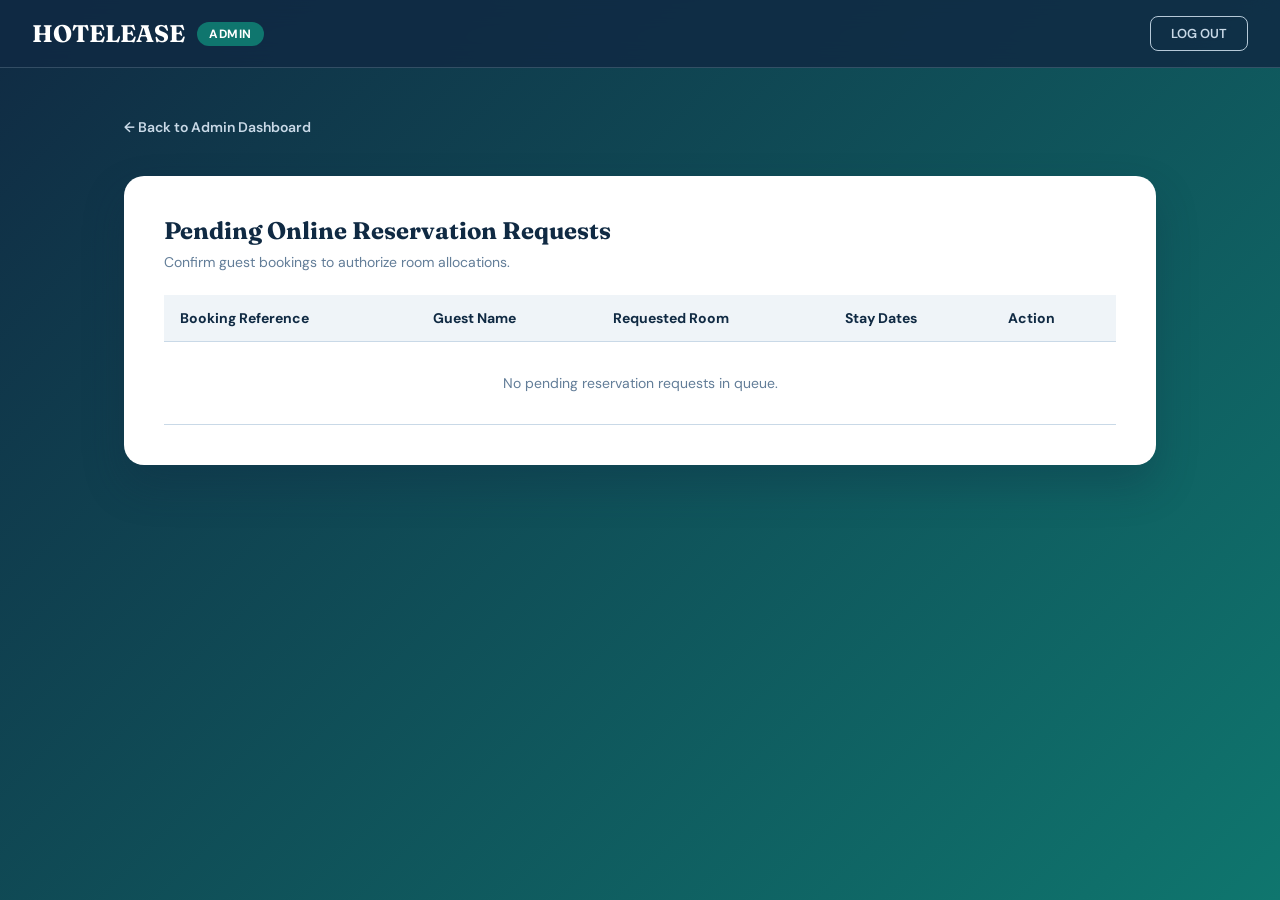
==== onlinebooking.html @ d13ebc33 "Upload HotelEase project" ====
<!DOCTYPE html>
<html lang="en">
<head>
  <meta charset="UTF-8">
  <meta name="viewport" content="width=device-width, initial-scale=1.0">
  <title>Online Reservation Requests - HotelEase Admin</title>
  <link rel="stylesheet" href="onlinebooking.css">
</head>
<body>

  <!-- Admin Header -->
  <header class="admin-header">
    <div class="brand-header">
      <a href="dashboard.html" class="brand-name">HOTELEASE</a>
      <span class="admin-badge">ADMIN</span>
    </div>
    <a href="login.html" class="logout-btn">LOG OUT</a>
  </header>

  <!-- Table Container -->
  <main class="dashboard-container">
    <a href="dashboard.html" class="back-link">&larr; Back to Admin Dashboard</a>

    <div class="subpage-card">
      <h2 class="heading-font" style="color: var(--dark-azure-deep); margin-bottom: 0.5rem;">Pending Online Reservation Requests</h2>
      <p style="color: var(--grey-blue); font-size: 14px;">Confirm guest bookings to authorize room allocations.</p>

      <table class="request-table">
        <thead>
          <tr>
            <th>Booking Reference</th>
            <th>Guest Name</th>
            <th>Requested Room</th>
            <th>Stay Dates</th>
            <th>Action</th>
          </tr>
        </thead>
        <tbody id="requests-body">
          <!-- Dynamically populated -->
        </tbody>
      </table>
    </div>
  </main>

  <!-- Online Booking Script -->
  <script>
    function getRequests() {
      const data = localStorage.getItem('hotelease_requests');
      return data ? JSON.parse(data) : [];
    }

    function saveRequests(requests) {
      localStorage.setItem('hotelease_requests', JSON.stringify(requests));
    }

    function renderRequestsTable() {
      const tableBody = document.getElementById('requests-body');
      const requests = getRequests();

      if (requests.length === 0) {
        tableBody.innerHTML = `<tr><td colspan="5" style="text-align:center; padding: 2rem; color: var(--grey-blue);">No pending reservation requests in queue.</td></tr>`;
        return;
      }

      tableBody.innerHTML = requests.map((item, index) => `
        <tr>
          <td><strong>${item.id}</strong></td>
          <td>${item.guest}</td>
          <td>${item.room}</td>
          <td>${item.dates}</td>
          <td>
            <button class="sm-btn btn-confirm" onclick="confirmRequest(${index})">Confirm</button>
            <button class="sm-btn btn-reject" onclick="declineRequest(${index})">Decline</button>
          </td>
        </tr>
      `).join('');
    }

    function confirmRequest(index) {
      const requests = getRequests();
      const approved = requests.splice(index, 1)[0];
      saveRequests(requests);
      renderRequestsTable();
      alert(`Booking ${approved.id} for ${approved.guest} has been confirmed!`);
    }

    function declineRequest(index) {
      const requests = getRequests();
      const declined = requests.splice(index, 1)[0];
      saveRequests(requests);
      renderRequestsTable();
      alert(`Booking ${declined.id} has been declined.`);
    }

    document.addEventListener('DOMContentLoaded', renderRequestsTable);
  </script>
</body>
</html>
---- onlinebooking.css ----
@import url('https://fonts.googleapis.com/css2?family=DM+Sans:ital,opsz,wght@0,9..40,100..1000;1,9..40,100..1000&family=Fraunces:ital,opsz,wght@0,9..144,100..900;1,9..144,100..900&display=swap');

:root {
  --dark-cyan: #0f766e;
  --dark-azure: #183b56;
  --dark-azure-deep: #102a43;
  --turquoise: #368981;
  --grey-blue: #627d98;
  --pastel-gray-azure: #b6c9d8;
  --light-azure: #c9d9e7;
  --white: #ffffff;
}

* {
  box-sizing: border-box;
  margin: 0;
  padding: 0;
  font-family: 'DM Sans', sans-serif;
}

body {
  min-height: 100vh;
  background: linear-gradient(135deg, var(--dark-azure-deep), var(--dark-cyan));
  color: var(--dark-azure-deep);
}

h1, h2, h3, .heading-font {
  font-family: 'Fraunces', serif;
}

/* Header Navbar */
.admin-header {
  background: rgba(16, 42, 67, 0.85);
  backdrop-filter: blur(12px);
  border-bottom: 1px solid rgba(201, 217, 231, 0.2);
  padding: 1rem 2rem;
  display: flex;
  justify-content: space-between;
  align-items: center;
  color: var(--white);
  position: sticky;
  top: 0;
  z-index: 100;
}

.brand-header {
  display: flex;
  align-items: center;
  gap: 12px;
}

.brand-name {
  font-family: 'Fraunces', serif;
  font-size: 24px;
  font-weight: 700;
  color: var(--white);
  text-decoration: none;
}

.admin-badge {
  background: var(--dark-cyan);
  color: var(--white);
  padding: 0.25rem 0.75rem;
  border-radius: 9999px;
  font-size: 0.75rem;
  font-weight: 700;
  letter-spacing: 0.05em;
  text-transform: uppercase;
}

.logout-btn {
  background: transparent;
  border: 1.5px solid var(--pastel-gray-azure);
  color: var(--light-azure);
  padding: 0.5rem 1.25rem;
  border-radius: 8px;
  font-size: 13px;
  font-weight: 600;
  cursor: pointer;
  text-decoration: none;
  transition: all 0.2s ease;
}

.logout-btn:hover {
  background: rgba(255, 255, 255, 0.1);
  color: var(--white);
}

/* Subpage Layout & Table Styling */
.dashboard-container {
  max-width: 1080px;
  margin: 3rem auto;
  padding: 0 1.5rem;
}

.subpage-card {
  background: var(--white);
  border-radius: 20px;
  padding: 40px;
  box-shadow: 0 20px 40px rgba(16, 42, 67, 0.3);
  margin-top: 1rem;
}

.back-link {
  color: var(--light-azure);
  text-decoration: none;
  font-weight: 600;
  font-size: 14px;
  display: inline-flex;
  align-items: center;
  gap: 0.5rem;
  margin-bottom: 1.5rem;
  transition: color 0.2s;
}

.back-link:hover {
  color: var(--white);
  text-decoration: underline;
}

.request-table {
  width: 100%;
  border-collapse: collapse;
  margin-top: 1.5rem;
}

.request-table th, .request-table td {
  padding: 14px 16px;
  text-align: left;
  font-size: 14px;
  border-bottom: 1px solid var(--light-azure);
}

.request-table th {
  background: rgba(201, 217, 231, 0.3);
  color: var(--dark-azure-deep);
  font-weight: 700;
}

.request-table td {
  color: var(--dark-azure);
}

.sm-btn {
  padding: 6px 12px;
  border-radius: 6px;
  font-size: 12px;
  font-weight: 600;
  border: none;
  cursor: pointer;
  transition: opacity 0.2s;
}

.sm-btn:hover {
  opacity: 0.9;
}

.btn-confirm {
  background: var(--dark-cyan);
  color: var(--white);
}

.btn-reject {
  background: #e11d48;
  color: var(--white);
}
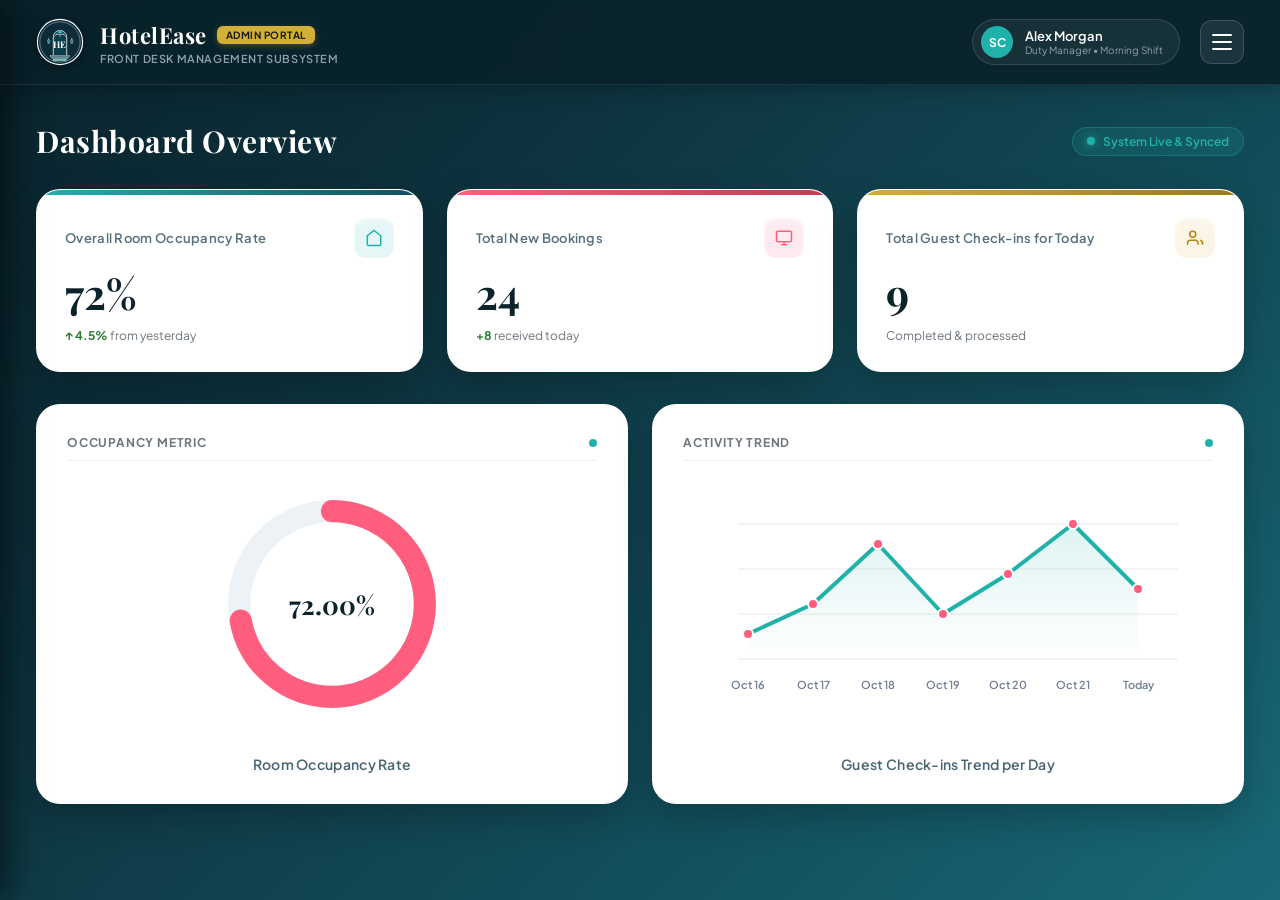
==== commit ad09030d: "Update dashboard, walk in booking info" ====
--- a/onlinebooking.html
+++ b/onlinebooking.html
@@ -1,98 +1,352 @@
 <!DOCTYPE html>
 <html lang="en">
 <head>
-  <meta charset="UTF-8">
-  <meta name="viewport" content="width=device-width, initial-scale=1.0">
-  <title>Online Reservation Requests - HotelEase Admin</title>
-  <link rel="stylesheet" href="onlinebooking.css">
+    <meta charset="UTF-8">
+    <meta name="viewport" content="width=device-width, initial-scale=1.0">
+    <title>HotelEase - Front Desk Management Subsystem</title>
+    <!-- Google Fonts -->
+    <link href="https://fonts.googleapis.com/css2?family=Playfair+Display:wght@600;700&family=Plus+Jakarta+Sans:wght@400;500;600;700&display=swap" rel="stylesheet">
+    <link rel="stylesheet" href="onlinebooking.css">
 </head>
 <body>
 
-  <!-- Admin Header -->
-  <header class="admin-header">
-    <div class="brand-header">
-      <a href="dashboard.html" class="brand-name">HOTELEASE</a>
-      <span class="admin-badge">ADMIN</span>
+    <!-- TOP NAVBAR -->
+    <header class="navbar">
+        <div class="nav-left">
+            <!-- Round Teal HE Logo Emblem -->
+            <div class="logo-container">
+                <svg viewBox="0 0 500 500" class="he-logo" xmlns="http://www.w3.org/2000/svg">
+                    <circle cx="250" cy="250" r="235" fill="#0d2b38" stroke="#ffffff" stroke-width="12"/>
+                    <circle cx="250" cy="250" r="210" fill="none" stroke="#ffffff" stroke-width="4"/>
+                    <path d="M180 390 V200 A70 70 0 0 1 320 200 V390" fill="#0b3d4c" stroke="#ffffff" stroke-width="8"/>
+                    <path d="M225 155 A25 25 0 0 1 275 155 Z" fill="#20b2aa"/>
+                    <path d="M195 190 L220 160 M305 190 L280 160 M250 150 V195 M210 172 H290" stroke="#ffffff" stroke-width="5" stroke-linecap="round"/>
+                    <g transform="translate(-10, 40)">
+                        <path d="M130 190 h25 l-5 35 h-15 z" fill="#0b3d4c" stroke="#ffffff" stroke-width="4"/>
+                        <circle cx="142.5" cy="180" r="6" fill="#ffffff"/>
+                        <path d="M142.5 174 v-8" stroke="#ffffff" stroke-width="4"/>
+                        <rect x="135" y="200" width="15" height="20" fill="#20b2aa" opacity="0.8"/>
+                    </g>
+                    <g transform="translate(230, 40)">
+                        <path d="M130 190 h25 l-5 35 h-15 z" fill="#0b3d4c" stroke="#ffffff" stroke-width="4"/>
+                        <circle cx="142.5" cy="180" r="6" fill="#ffffff"/>
+                        <path d="M142.5 174 v-8" stroke="#ffffff" stroke-width="4"/>
+                        <rect x="135" y="200" width="15" height="20" fill="#20b2aa" opacity="0.8"/>
+                    </g>
+                    <rect x="150" y="390" width="200" height="15" fill="#144e5c" stroke="#ffffff" stroke-width="4"/>
+                    <rect x="165" y="410" width="170" height="15" fill="#144e5c" stroke="#ffffff" stroke-width="4"/>
+                    <rect x="180" y="430" width="140" height="15" fill="#20b2aa" stroke="#ffffff" stroke-width="4"/>
+                    <text x="250" y="315" font-family="'Playfair Display', serif" font-size="95" font-weight="700" fill="#ffffff" text-anchor="middle" letter-spacing="4">HE</text>
+                </svg>
+            </div>
+            <div class="brand-info">
+                <div class="brand-title-row">
+                    <span class="brand-name">HotelEase</span>
+                    <span class="admin-badge">ADMIN PORTAL</span>
+                </div>
+                <span class="subsystem-subtitle">FRONT DESK MANAGEMENT SUBSYSTEM</span>
+            </div>
+        </div>
+
+        <div class="nav-right">
+            <!-- User Profile -->
+            <div class="user-profile">
+                <div class="avatar">SC</div>
+                <div class="user-details">
+                    <span class="user-name">Alex Morgan</span>
+                    <span class="user-role">Duty Manager • Morning Shift</span>
+                </div>
+            </div>
+            <!-- Hamburger Menu Trigger -->
+            <button class="hamburger-btn" id="hamburgerBtn" title="Menu & Logout">
+                <span></span>
+                <span></span>
+                <span></span>
+            </button>
+        </div>
+    </header>
+
+    <!-- SIDEBAR NAVIGATION DRAWER -->
+    <aside class="sidebar-drawer" id="sidebarDrawer">
+        <div class="sidebar-header">
+            <h3>Navigation Menu</h3>
+            <button class="close-sidebar" id="closeSidebar">&times;</button>
+        </div>
+        <ul class="sidebar-nav-list">
+            <li><a href="#" id="openOnlineBookingNav"><svg width="18" height="18" fill="none" stroke="currentColor" stroke-width="2" viewBox="0 0 24 24"><rect x="2" y="3" width="20" height="14" rx="2" /><line x1="8" y1="21" x2="16" y2="21" /><line x1="12" y1="17" x2="12" y2="21" /></svg> Online Booking</a></li>
+            <li><a href="#"><svg width="18" height="18" fill="none" stroke="currentColor" stroke-width="2" viewBox="0 0 24 24"><path d="M16 21v-2a4 4 0 0 0-4-4H6a4 4 0 0 0-4 4v2"/><circle cx="9" cy="7" r="4"/><path d="M22 21v-2a4 4 0 0 0-3-3.87"/><path d="M16 3.13a4 4 0 0 1 0 7.75"/></svg> Walk in Booking</a></li>
+            <li><a href="#"><svg width="18" height="18" fill="none" stroke="currentColor" stroke-width="2" viewBox="0 0 24 24"><path d="M3 9l9-7 9 7v11a2 2 0 0 1-2 2H5a2 2 0 0 1-2-2z"/><polyline points="9 22 9 12 15 12 15 22"/></svg> Room Occupancy</a></li>
+            <li><a href="#"><svg width="18" height="18" fill="none" stroke="currentColor" stroke-width="2" viewBox="0 0 24 24"><path d="M21 15a2 2 0 0 1-2 2H7l-4 4V5a2 2 0 0 1 2-2h14a2 2 0 0 1 2 2z"/></svg> Guests Feedback</a></li>
+            <li class="sidebar-divider"></li>
+            <li><a href="#" class="logout-link" id="logoutBtn"><svg width="18" height="18" fill="none" stroke="currentColor" stroke-width="2" viewBox="0 0 24 24"><path d="M9 21H5a2 2 0 0 1-2-2V5a2 2 0 0 1 2-2h4"/><polyline points="16 17 21 12 16 7"/><line x1="21" y1="12" x2="9" y2="12"/></svg> Logout</a></li>
+        </ul>
+    </aside>
+    <div class="sidebar-overlay" id="sidebarOverlay"></div>
+
+    <!-- MAIN DASHBOARD CONTENT -->
+    <main class="dashboard-main" id="dashboardMain">
+        <div class="dashboard-header-row">
+            <h1 class="page-title">Dashboard Overview</h1>
+            <div class="live-status-pill">
+                <span class="pulse-dot"></span> System Live & Synced
+            </div>
+        </div>
+
+        <!-- TOP 3 KPI CARDS -->
+        <section class="kpi-grid">
+            <div class="kpi-card interactive" id="openOnlineBookingCard">
+                <div class="kpi-card-glow teal"></div>
+                <div class="kpi-top">
+                    <h3>Overall Room Occupancy Rate</h3>
+                    <span class="kpi-icon-badge teal">
+                        <svg width="18" height="18" fill="none" stroke="currentColor" stroke-width="2" viewBox="0 0 24 24"><path d="M3 9l9-7 9 7v11a2 2 0 0 1-2 2H5a2 2 0 0 1-2-2z"/></svg>
+                    </span>
+                </div>
+                <div class="kpi-value">72%</div>
+                <div class="kpi-trend positive"><span>↑ 4.5%</span> from yesterday</div>
+            </div>
+
+            <div class="kpi-card">
+                <div class="kpi-card-glow pink"></div>
+                <div class="kpi-top">
+                    <h3>Total New Bookings</h3>
+                    <span class="kpi-icon-badge pink">
+                        <svg width="18" height="18" fill="none" stroke="currentColor" stroke-width="2" viewBox="0 0 24 24"><rect x="2" y="3" width="20" height="14" rx="2"/><line x1="8" y1="21" x2="16" y2="21"/><line x1="12" y1="17" x2="12" y2="21"/></svg>
+                    </span>
+                </div>
+                <div class="kpi-value">24</div>
+                <div class="kpi-trend positive"><span>+8</span> received today</div>
+            </div>
+
+            <div class="kpi-card">
+                <div class="kpi-card-glow gold"></div>
+                <div class="kpi-top">
+                    <h3>Total Guest Check-ins for Today</h3>
+                    <span class="kpi-icon-badge gold">
+                        <svg width="18" height="18" fill="none" stroke="currentColor" stroke-width="2" viewBox="0 0 24 24"><path d="M16 21v-2a4 4 0 0 0-4-4H6a4 4 0 0 0-4 4v2"/><circle cx="9" cy="7" r="4"/><path d="M22 21v-2a4 4 0 0 0-3-3.87"/></svg>
+                    </span>
+                </div>
+                <div class="kpi-value">9</div>
+                <div class="kpi-subtitle">Completed & processed</div>
+            </div>
+        </section>
+
+        <!-- BOTTOM ANALYTICS CARDS -->
+        <section class="analytics-grid">
+            <div class="analytics-card">
+                <div class="analytics-card-header">
+                    <span class="widget-tag">Occupancy Metric</span>
+                    <span class="widget-dot"></span>
+                </div>
+                <div class="chart-container-doughnut">
+                    <svg viewBox="0 0 36 36" class="circular-chart">
+                        <path class="circle-bg" d="M18 2.0845 a 15.9155 15.9155 0 0 1 0 31.831 a 15.9155 15.9155 0 0 1 0 -31.831" />
+                        <path class="circle-fill" stroke-dasharray="72, 100" d="M18 2.0845 a 15.9155 15.9155 0 0 1 0 31.831 a 15.9155 15.9155 0 0 1 0 -31.831" />
+                    </svg>
+                    <div class="doughnut-center-text">72.00%</div>
+                </div>
+                <h4 class="chart-title">Room Occupancy Rate</h4>
+            </div>
+
+            <div class="analytics-card">
+                <div class="analytics-card-header">
+                    <span class="widget-tag">Activity Trend</span>
+                    <span class="widget-dot"></span>
+                </div>
+                <div class="chart-container-line">
+                    <svg viewBox="0 0 500 220" class="line-graph-svg">
+                        <line x1="40" y1="30" x2="480" y2="30" stroke="rgba(0,0,0,0.06)" stroke-width="1.5" />
+                        <line x1="40" y1="75" x2="480" y2="75" stroke="rgba(0,0,0,0.06)" stroke-width="1.5" />
+                        <line x1="40" y1="120" x2="480" y2="120" stroke="rgba(0,0,0,0.06)" stroke-width="1.5" />
+                        <line x1="40" y1="165" x2="480" y2="165" stroke="rgba(0,0,0,0.06)" stroke-width="1.5" />
+
+                        <polygon points="50,140 115,110 180,50 245,120 310,80 375,30 440,95 440,165 50,165" fill="url(#lineGradient)" opacity="0.15" />
+                        <path d="M50,140 L115,110 L180,50 L245,120 L310,80 L375,30 L440,95" fill="none" stroke="#20b2aa" stroke-width="4" stroke-linecap="round" stroke-linejoin="round"/>
+
+                        <circle cx="50" cy="140" r="5" fill="#ff5e7e" stroke="#ffffff" stroke-width="2"/>
+                        <circle cx="115" cy="110" r="5" fill="#ff5e7e" stroke="#ffffff" stroke-width="2"/>
+                        <circle cx="180" cy="50" r="5" fill="#ff5e7e" stroke="#ffffff" stroke-width="2"/>
+                        <circle cx="245" cy="120" r="5" fill="#ff5e7e" stroke="#ffffff" stroke-width="2"/>
+                        <circle cx="310" cy="80" r="5" fill="#ff5e7e" stroke="#ffffff" stroke-width="2"/>
+                        <circle cx="375" cy="30" r="5" fill="#ff5e7e" stroke="#ffffff" stroke-width="2"/>
+                        <circle cx="440" cy="95" r="5" fill="#ff5e7e" stroke="#ffffff" stroke-width="2"/>
+
+                        <text x="50" y="195" text-anchor="middle" fill="#718096" font-size="11" font-weight="600">Oct 16</text>
+                        <text x="115" y="195" text-anchor="middle" fill="#718096" font-size="11" font-weight="600">Oct 17</text>
+                        <text x="180" y="195" text-anchor="middle" fill="#718096" font-size="11" font-weight="600">Oct 18</text>
+                        <text x="245" y="195" text-anchor="middle" fill="#718096" font-size="11" font-weight="600">Oct 19</text>
+                        <text x="310" y="195" text-anchor="middle" fill="#718096" font-size="11" font-weight="600">Oct 20</text>
+                        <text x="375" y="195" text-anchor="middle" fill="#718096" font-size="11" font-weight="600">Oct 21</text>
+                        <text x="440" y="195" text-anchor="middle" fill="#718096" font-size="11" font-weight="600">Today</text>
+
+                        <defs>
+                            <linearGradient id="lineGradient" x1="0" y1="0" x2="0" y2="1">
+                                <stop offset="0%" stop-color="#20b2aa" />
+                                <stop offset="100%" stop-color="#20b2aa" stop-opacity="0" />
+                            </linearGradient>
+                        </defs>
+                    </svg>
+                </div>
+                <h4 class="chart-title">Guest Check-ins Trend per Day</h4>
+            </div>
+        </section>
+    </main>
+
+    <!-- FLOATING ONLINE BOOKING OVERLAY MODAL -->
+    <div class="booking-modal-overlay" id="bookingModalOverlay">
+        <div class="booking-modal-card">
+            
+            <!-- Modal Top Header -->
+            <div class="modal-header">
+                <div class="modal-title-box">
+                    <!-- Replaced Shield Icon with HE Logo Emblem -->
+                    <div class="modal-logo-badge">
+                        <svg viewBox="0 0 500 500" class="he-modal-logo" xmlns="http://www.w3.org/2000/svg">
+                            <circle cx="250" cy="250" r="235" fill="#0d2b38" stroke="#ffffff" stroke-width="12"/>
+                            <circle cx="250" cy="250" r="210" fill="none" stroke="#ffffff" stroke-width="4"/>
+                            <path d="M180 390 V200 A70 70 0 0 1 320 200 V390" fill="#0b3d4c" stroke="#ffffff" stroke-width="8"/>
+                            <path d="M225 155 A25 25 0 0 1 275 155 Z" fill="#20b2aa"/>
+                            <path d="M195 190 L220 160 M305 190 L280 160 M250 150 V195 M210 172 H290" stroke="#ffffff" stroke-width="5" stroke-linecap="round"/>
+                            <g transform="translate(-10, 40)">
+                                <path d="M130 190 h25 l-5 35 h-15 z" fill="#0b3d4c" stroke="#ffffff" stroke-width="4"/>
+                                <circle cx="142.5" cy="180" r="6" fill="#ffffff"/>
+                                <path d="M142.5 174 v-8" stroke="#ffffff" stroke-width="4"/>
+                                <rect x="135" y="200" width="15" height="20" fill="#20b2aa" opacity="0.8"/>
+                            </g>
+                            <g transform="translate(230, 40)">
+                                <path d="M130 190 h25 l-5 35 h-15 z" fill="#0b3d4c" stroke="#ffffff" stroke-width="4"/>
+                                <circle cx="142.5" cy="180" r="6" fill="#ffffff"/>
+                                <path d="M142.5 174 v-8" stroke="#ffffff" stroke-width="4"/>
+                                <rect x="135" y="200" width="15" height="20" fill="#20b2aa" opacity="0.8"/>
+                            </g>
+                            <rect x="150" y="390" width="200" height="15" fill="#144e5c" stroke="#ffffff" stroke-width="4"/>
+                            <rect x="165" y="410" width="170" height="15" fill="#144e5c" stroke="#ffffff" stroke-width="4"/>
+                            <rect x="180" y="430" width="140" height="15" fill="#20b2aa" stroke="#ffffff" stroke-width="4"/>
+                            <text x="250" y="315" font-family="'Playfair Display', serif" font-size="95" font-weight="700" fill="#ffffff" text-anchor="middle" letter-spacing="4">HE</text>
+                        </svg>
+                    </div>
+                    <div>
+                        <div class="modal-title-row">
+                            <h2>Online Reservation Requests</h2>
+                            <span class="pending-pill">3 Pending</span>
+                        </div>
+                        <p class="modal-subtitle">Verify guest booking details, assign physical room numbers, and confirm reservations.</p>
+                    </div>
+                </div>
+                <button class="modal-close-btn" id="closeBookingModal">&times;</button>
+            </div>
+
+            <!-- Modal Content List -->
+            <div class="modal-body">
+                
+                <!-- Reservation Card 1 -->
+                <div class="reservation-card">
+                    <div class="res-card-top">
+                        <div class="guest-primary">
+                            <span class="ref-badge">REQ-101</span>
+                            <span class="guest-name">Sophia Reynolds</span>
+                        </div>
+                        <span class="status-tag yellow">
+                            <svg width="12" height="12" fill="none" stroke="currentColor" stroke-width="2" viewBox="0 0 24 24"><circle cx="12" cy="12" r="10"/><polyline points="12 6 12 12 16 14"/></svg>
+                            Pending Confirmation
+                        </span>
+                    </div>
+                    <div class="guest-email">sophia.r@example.com • +1 (555) 234-5678</div>
+
+                    <div class="details-grid">
+                        <div class="detail-item">
+                            <span class="detail-label">Room Category:</span>
+                            <span class="detail-val">Deluxe Ocean View</span>
+                        </div>
+                        <div class="detail-item">
+                            <span class="detail-label">Stay Dates:</span>
+                            <span class="detail-val">Oct 24 – Oct 28 (4 nights)</span>
+                        </div>
+                        <div class="detail-item">
+                            <span class="detail-label">Guests:</span>
+                            <span class="detail-val">2 Person(s)</span>
+                        </div>
+                        <div class="detail-item">
+                            <span class="detail-label">Pre-Auth Rate:</span>
+                            <span class="detail-val price">$720</span>
+                        </div>
+                    </div>
+
+                    <div class="action-row">
+                        <div class="assign-box">
+                            <label>Assign Room:</label>
+                            <select class="room-select">
+                                <option value="302">Room 302 (Vacant Clean)</option>
+                                <option value="304">Room 304 (Vacant Clean)</option>
+                                <option value="308">Room 308 (Vacant Inspector)</option>
+                            </select>
+                        </div>
+                        <div class="btn-group">
+                            <button class="btn-reject"><svg width="14" height="14" fill="none" stroke="currentColor" stroke-width="2" viewBox="0 0 24 24"><circle cx="12" cy="12" r="10"/><line x1="15" y1="9" x2="9" y2="15"/><line x1="9" y1="9" x2="15" y2="15"/></svg> Reject Request</button>
+                            <button class="btn-confirm"><svg width="14" height="14" fill="none" stroke="currentColor" stroke-width="2" viewBox="0 0 24 24"><path d="M20 6L9 17l-5-5"/></svg> Confirm Booking</button>
+                        </div>
+                    </div>
+                </div>
+
+                <!-- Reservation Card 2 -->
+                <div class="reservation-card">
+                    <div class="res-card-top">
+                        <div class="guest-primary">
+                            <span class="ref-badge">REQ-102</span>
+                            <span class="guest-name">Liam Chen</span>
+                        </div>
+                        <span class="status-tag yellow">
+                            <svg width="12" height="12" fill="none" stroke="currentColor" stroke-width="2" viewBox="0 0 24 24"><circle cx="12" cy="12" r="10"/><polyline points="12 6 12 12 16 14"/></svg>
+                            Pending Confirmation
+                        </span>
+                    </div>
+                    <div class="guest-email">liam.chen@techcorp.io • +1 (555) 876-5432</div>
+
+                    <div class="details-grid">
+                        <div class="detail-item">
+                            <span class="detail-label">Room Category:</span>
+                            <span class="detail-val">Executive King Suite</span>
+                        </div>
+                        <div class="detail-item">
+                            <span class="detail-label">Stay Dates:</span>
+                            <span class="detail-val">Oct 22 – Oct 25 (3 nights)</span>
+                        </div>
+                        <div class="detail-item">
+                            <span class="detail-label">Guests:</span>
+                            <span class="detail-val">1 Person(s)</span>
+                        </div>
+                        <div class="detail-item">
+                            <span class="detail-label">Pre-Auth Rate:</span>
+                            <span class="detail-val price">$650</span>
+                        </div>
+                    </div>
+
+                    <div class="action-row">
+                        <div class="assign-box">
+                            <label>Assign Room:</label>
+                            <select class="room-select">
+                                <option value="401">Room 401 (Vacant Clean)</option>
+                                <option value="405">Room 405 (Vacant Clean)</option>
+                            </select>
+                        </div>
+                        <div class="btn-group">
+                            <button class="btn-reject"><svg width="14" height="14" fill="none" stroke="currentColor" stroke-width="2" viewBox="0 0 24 24"><circle cx="12" cy="12" r="10"/><line x1="15" y1="9" x2="9" y2="15"/><line x1="9" y1="9" x2="15" y2="15"/></svg> Reject Request</button>
+                            <button class="btn-confirm"><svg width="14" height="14" fill="none" stroke="currentColor" stroke-width="2" viewBox="0 0 24 24"><path d="M20 6L9 17l-5-5"/></svg> Confirm Booking</button>
+                        </div>
+                    </div>
+                </div>
+
+            </div>
+
+            <!-- Modal Footer -->
+            <div class="modal-footer">
+                <button class="btn-link" id="resetDemoBtn"><svg width="14" height="14" fill="none" stroke="currentColor" stroke-width="2" viewBox="0 0 24 24"><path d="M23 4v6h-6"/><path d="M20.49 15a9 9 0 1 1-2.12-9.36L23 10"/></svg> Reset Demo Queue</button>
+                <button class="btn-close-workstation" id="closeWorkstationBtn">CLOSE WORKSTATION</button>
+            </div>
+
+        </div>
     </div>
-    <a href="login.html" class="logout-btn">LOG OUT</a>
-  </header>
-
-  <!-- Table Container -->
-  <main class="dashboard-container">
-    <a href="dashboard.html" class="back-link">&larr; Back to Admin Dashboard</a>
-
-    <div class="subpage-card">
-      <h2 class="heading-font" style="color: var(--dark-azure-deep); margin-bottom: 0.5rem;">Pending Online Reservation Requests</h2>
-      <p style="color: var(--grey-blue); font-size: 14px;">Confirm guest bookings to authorize room allocations.</p>
-
-      <table class="request-table">
-        <thead>
-          <tr>
-            <th>Booking Reference</th>
-            <th>Guest Name</th>
-            <th>Requested Room</th>
-            <th>Stay Dates</th>
-            <th>Action</th>
-          </tr>
-        </thead>
-        <tbody id="requests-body">
-          <!-- Dynamically populated -->
-        </tbody>
-      </table>
-    </div>
-  </main>
-
-  <!-- Online Booking Script -->
-  <script>
-    function getRequests() {
-      const data = localStorage.getItem('hotelease_requests');
-      return data ? JSON.parse(data) : [];
-    }
-
-    function saveRequests(requests) {
-      localStorage.setItem('hotelease_requests', JSON.stringify(requests));
-    }
-
-    function renderRequestsTable() {
-      const tableBody = document.getElementById('requests-body');
-      const requests = getRequests();
-
-      if (requests.length === 0) {
-        tableBody.innerHTML = `<tr><td colspan="5" style="text-align:center; padding: 2rem; color: var(--grey-blue);">No pending reservation requests in queue.</td></tr>`;
-        return;
-      }
-
-      tableBody.innerHTML = requests.map((item, index) => `
-        <tr>
-          <td><strong>${item.id}</strong></td>
-          <td>${item.guest}</td>
-          <td>${item.room}</td>
-          <td>${item.dates}</td>
-          <td>
-            <button class="sm-btn btn-confirm" onclick="confirmRequest(${index})">Confirm</button>
-            <button class="sm-btn btn-reject" onclick="declineRequest(${index})">Decline</button>
-          </td>
-        </tr>
-      `).join('');
-    }
-
-    function confirmRequest(index) {
-      const requests = getRequests();
-      const approved = requests.splice(index, 1)[0];
-      saveRequests(requests);
-      renderRequestsTable();
-      alert(`Booking ${approved.id} for ${approved.guest} has been confirmed!`);
-    }
-
-    function declineRequest(index) {
-      const requests = getRequests();
-      const declined = requests.splice(index, 1)[0];
-      saveRequests(requests);
-      renderRequestsTable();
-      alert(`Booking ${declined.id} has been declined.`);
-    }
-
-    document.addEventListener('DOMContentLoaded', renderRequestsTable);
-  </script>
+
+    <script src="onlinebooking.js"></script>
 </body>
 </html>
--- a/onlinebooking.css
+++ b/onlinebooking.css
@@ -1,166 +1,900 @@
-@import url('https://fonts.googleapis.com/css2?family=DM+Sans:ital,opsz,wght@0,9..40,100..1000;1,9..40,100..1000&family=Fraunces:ital,opsz,wght@0,9..144,100..900;1,9..144,100..900&display=swap');
-
 :root {
-  --dark-cyan: #0f766e;
-  --dark-azure: #183b56;
-  --dark-azure-deep: #102a43;
-  --turquoise: #368981;
-  --grey-blue: #627d98;
-  --pastel-gray-azure: #b6c9d8;
-  --light-azure: #c9d9e7;
-  --white: #ffffff;
+    --primary-dark: #0c232c;
+    --primary-teal: #163a47;
+    --accent-teal: #20b2aa;
+    --accent-pink: #ff5e7e;
+    --white: #ffffff;
+    --text-muted: #8ca3af;
+    --card-bg: #ffffff;
+    --font-serif: 'Playfair Display', serif;
+    --font-sans: 'Plus Jakarta Sans', sans-serif;
 }
 
 * {
-  box-sizing: border-box;
-  margin: 0;
-  padding: 0;
-  font-family: 'DM Sans', sans-serif;
+    margin: 0;
+    padding: 0;
+    box-sizing: border-box;
 }
 
 body {
-  min-height: 100vh;
-  background: linear-gradient(135deg, var(--dark-azure-deep), var(--dark-cyan));
-  color: var(--dark-azure-deep);
-}
-
-h1, h2, h3, .heading-font {
-  font-family: 'Fraunces', serif;
-}
-
-/* Header Navbar */
-.admin-header {
-  background: rgba(16, 42, 67, 0.85);
-  backdrop-filter: blur(12px);
-  border-bottom: 1px solid rgba(201, 217, 231, 0.2);
-  padding: 1rem 2rem;
-  display: flex;
-  justify-content: space-between;
-  align-items: center;
-  color: var(--white);
-  position: sticky;
-  top: 0;
-  z-index: 100;
-}
-
-.brand-header {
-  display: flex;
-  align-items: center;
-  gap: 12px;
+    font-family: var(--font-sans);
+    background: linear-gradient(135deg, #09222b 0%, #0d323d 30%, #124b58 65%, #186877 100%);
+    color: var(--white);
+    min-height: 100vh;
+    overflow-x: hidden;
+    background-attachment: fixed;
+}
+
+/* TOP NAVBAR */
+.navbar {
+    display: flex;
+    justify-content: space-between;
+    align-items: center;
+    padding: 18px 36px;
+    background-color: rgba(9, 34, 43, 0.92);
+    backdrop-filter: blur(14px);
+    border-bottom: 1px solid rgba(255, 255, 255, 0.08);
+    position: sticky;
+    top: 0;
+    z-index: 1000;
+    box-shadow: 0 4px 20px rgba(0, 0, 0, 0.25);
+}
+
+.nav-left {
+    display: flex;
+    align-items: center;
+    gap: 16px;
+}
+
+.logo-container {
+    width: 48px;
+    height: 48px;
+    display: flex;
+    align-items: center;
+    justify-content: center;
+}
+
+.he-logo {
+    width: 100%;
+    height: 100%;
+    filter: drop-shadow(0 2px 6px rgba(0,0,0,0.35));
+}
+
+.brand-info {
+    display: flex;
+    flex-direction: column;
+    gap: 2px;
+}
+
+.brand-title-row {
+    display: flex;
+    align-items: center;
+    gap: 10px;
 }
 
 .brand-name {
-  font-family: 'Fraunces', serif;
-  font-size: 24px;
-  font-weight: 700;
-  color: var(--white);
-  text-decoration: none;
+    font-family: var(--font-serif);
+    font-size: 22px;
+    font-weight: 700;
+    color: var(--white);
+    letter-spacing: 0.5px;
 }
 
 .admin-badge {
-  background: var(--dark-cyan);
-  color: var(--white);
-  padding: 0.25rem 0.75rem;
-  border-radius: 9999px;
-  font-size: 0.75rem;
-  font-weight: 700;
-  letter-spacing: 0.05em;
-  text-transform: uppercase;
-}
-
-.logout-btn {
-  background: transparent;
-  border: 1.5px solid var(--pastel-gray-azure);
-  color: var(--light-azure);
-  padding: 0.5rem 1.25rem;
-  border-radius: 8px;
-  font-size: 13px;
-  font-weight: 600;
-  cursor: pointer;
-  text-decoration: none;
-  transition: all 0.2s ease;
-}
-
-.logout-btn:hover {
-  background: rgba(255, 255, 255, 0.1);
-  color: var(--white);
-}
-
-/* Subpage Layout & Table Styling */
-.dashboard-container {
-  max-width: 1080px;
-  margin: 3rem auto;
-  padding: 0 1.5rem;
-}
-
-.subpage-card {
-  background: var(--white);
-  border-radius: 20px;
-  padding: 40px;
-  box-shadow: 0 20px 40px rgba(16, 42, 67, 0.3);
-  margin-top: 1rem;
-}
-
-.back-link {
-  color: var(--light-azure);
-  text-decoration: none;
-  font-weight: 600;
-  font-size: 14px;
-  display: inline-flex;
-  align-items: center;
-  gap: 0.5rem;
-  margin-bottom: 1.5rem;
-  transition: color 0.2s;
-}
-
-.back-link:hover {
-  color: var(--white);
-  text-decoration: underline;
-}
-
-.request-table {
-  width: 100%;
-  border-collapse: collapse;
-  margin-top: 1.5rem;
-}
-
-.request-table th, .request-table td {
-  padding: 14px 16px;
-  text-align: left;
-  font-size: 14px;
-  border-bottom: 1px solid var(--light-azure);
-}
-
-.request-table th {
-  background: rgba(201, 217, 231, 0.3);
-  color: var(--dark-azure-deep);
-  font-weight: 700;
-}
-
-.request-table td {
-  color: var(--dark-azure);
-}
-
-.sm-btn {
-  padding: 6px 12px;
-  border-radius: 6px;
-  font-size: 12px;
-  font-weight: 600;
-  border: none;
-  cursor: pointer;
-  transition: opacity 0.2s;
-}
-
-.sm-btn:hover {
-  opacity: 0.9;
+    background-color: #d4af37;
+    color: #1a1a1a;
+    font-size: 10px;
+    font-weight: 700;
+    padding: 3px 9px;
+    border-radius: 6px;
+    letter-spacing: 0.5px;
+    box-shadow: 0 2px 6px rgba(212, 175, 55, 0.3);
+}
+
+.subsystem-subtitle {
+    font-size: 11px;
+    color: var(--text-muted);
+    font-weight: 600;
+    letter-spacing: 0.6px;
+}
+
+.nav-right {
+    display: flex;
+    align-items: center;
+    gap: 20px;
+}
+
+.user-profile {
+    display: flex;
+    align-items: center;
+    gap: 12px;
+    background: rgba(255, 255, 255, 0.06);
+    border: 1px solid rgba(255, 255, 255, 0.12);
+    padding: 6px 16px 6px 8px;
+    border-radius: 30px;
+}
+
+.avatar {
+    width: 32px;
+    height: 32px;
+    background-color: var(--accent-teal);
+    color: var(--white);
+    font-weight: 700;
+    font-size: 12px;
+    display: flex;
+    align-items: center;
+    justify-content: center;
+    border-radius: 50%;
+}
+
+.user-details {
+    display: flex;
+    flex-direction: column;
+}
+
+.user-name {
+    font-size: 13px;
+    font-weight: 600;
+    color: var(--white);
+}
+
+.user-role {
+    font-size: 10px;
+    color: var(--text-muted);
+}
+
+/* HAMBURGER BUTTON */
+.hamburger-btn {
+    width: 44px;
+    height: 44px;
+    background: rgba(255, 255, 255, 0.08);
+    border: 1px solid rgba(255, 255, 255, 0.15);
+    border-radius: 12px;
+    cursor: pointer;
+    display: flex;
+    flex-direction: column;
+    justify-content: center;
+    align-items: center;
+    gap: 5px;
+    transition: all 0.25s ease;
+}
+
+.hamburger-btn:hover {
+    background: rgba(32, 178, 170, 0.25);
+    border-color: var(--accent-teal);
+    transform: translateY(-1px);
+}
+
+.hamburger-btn span {
+    display: block;
+    width: 20px;
+    height: 2px;
+    background-color: var(--white);
+    border-radius: 2px;
+    transition: all 0.3s;
+}
+
+/* SIDEBAR DRAWER */
+.sidebar-drawer {
+    position: fixed;
+    top: 0;
+    left: -280px;
+    width: 280px;
+    height: 100vh;
+    background-color: #081d24;
+    border-right: 1px solid rgba(255, 255, 255, 0.1);
+    z-index: 1100;
+    transition: left 0.35s cubic-bezier(0.4, 0, 0.2, 1);
+    display: flex;
+    flex-direction: column;
+    padding: 24px;
+    box-shadow: 10px 0 30px rgba(0,0,0,0.5);
+}
+
+.sidebar-drawer.open {
+    left: 0;
+}
+
+.sidebar-header {
+    display: flex;
+    justify-content: space-between;
+    align-items: center;
+    margin-bottom: 28px;
+    padding-bottom: 14px;
+    border-bottom: 1px solid rgba(255, 255, 255, 0.1);
+}
+
+.sidebar-header h3 {
+    font-family: var(--font-serif);
+    font-size: 18px;
+    color: var(--white);
+}
+
+.close-sidebar {
+    background: none;
+    border: none;
+    color: var(--text-muted);
+    font-size: 26px;
+    cursor: pointer;
+}
+
+.close-sidebar:hover {
+    color: var(--white);
+}
+
+.sidebar-nav-list {
+    list-style: none;
+    display: flex;
+    flex-direction: column;
+    gap: 10px;
+}
+
+.sidebar-nav-list li a {
+    display: flex;
+    align-items: center;
+    gap: 14px;
+    padding: 12px 16px;
+    color: var(--text-muted);
+    text-decoration: none;
+    font-size: 14px;
+    font-weight: 500;
+    border-radius: 12px;
+    transition: all 0.2s ease;
+    border-left: 3px solid transparent;
+}
+
+.sidebar-nav-list li a:hover {
+    background: linear-gradient(135deg, rgba(32, 178, 170, 0.2), rgba(32, 178, 170, 0.05));
+    color: var(--white);
+    border-left-color: var(--accent-teal);
+    transform: translateX(3px);
+}
+
+.sidebar-divider {
+    height: 1px;
+    background-color: rgba(255, 255, 255, 0.1);
+    margin: 12px 0;
+}
+
+.logout-link {
+    color: #ff6b6b !important;
+}
+
+.logout-link:hover {
+    background-color: rgba(255, 107, 107, 0.15) !important;
+    border-left-color: #ff6b6b !important;
+}
+
+.sidebar-overlay {
+    position: fixed;
+    top: 0;
+    left: 0;
+    width: 100vw;
+    height: 100vh;
+    background-color: rgba(0, 0, 0, 0.55);
+    backdrop-filter: blur(5px);
+    z-index: 1050;
+    opacity: 0;
+    visibility: hidden;
+    transition: all 0.3s ease;
+}
+
+.sidebar-overlay.active {
+    opacity: 1;
+    visibility: visible;
+}
+
+/* DASHBOARD MAIN CONTENT */
+.dashboard-main {
+    max-width: 1280px;
+    margin: 0 auto;
+    padding: 36px;
+    transition: filter 0.3s ease;
+}
+
+.dashboard-header-row {
+    display: flex;
+    justify-content: space-between;
+    align-items: center;
+    margin-bottom: 28px;
+}
+
+.page-title {
+    font-family: var(--font-serif);
+    font-size: 30px;
+    color: var(--white);
+    letter-spacing: 0.5px;
+}
+
+.live-status-pill {
+    display: flex;
+    align-items: center;
+    gap: 8px;
+    background: rgba(32, 178, 170, 0.15);
+    border: 1px solid rgba(32, 178, 170, 0.3);
+    padding: 6px 14px;
+    border-radius: 20px;
+    font-size: 12px;
+    font-weight: 600;
+    color: var(--accent-teal);
+}
+
+.pulse-dot {
+    width: 8px;
+    height: 8px;
+    background-color: var(--accent-teal);
+    border-radius: 50%;
+    box-shadow: 0 0 8px var(--accent-teal);
+    animation: pulse 2s infinite;
+}
+
+@keyframes pulse {
+    0% { transform: scale(0.95); opacity: 0.8; }
+    50% { transform: scale(1.2); opacity: 1; box-shadow: 0 0 12px var(--accent-teal); }
+    100% { transform: scale(0.95); opacity: 0.8; }
+}
+
+/* KPI GRID BOXES */
+.kpi-grid {
+    display: grid;
+    grid-template-columns: repeat(auto-fit, minmax(300px, 1fr));
+    gap: 24px;
+    margin-bottom: 32px;
+}
+
+.kpi-card {
+    position: relative;
+    background-color: var(--card-bg);
+    color: var(--primary-dark);
+    padding: 28px;
+    border-radius: 24px;
+    box-shadow: 0 14px 35px rgba(0, 0, 0, 0.22);
+    display: flex;
+    flex-direction: column;
+    gap: 14px;
+    overflow: hidden;
+    transition: transform 0.3s ease, box-shadow 0.3s ease;
+    border: 1px solid rgba(255, 255, 255, 0.9);
+}
+
+.kpi-card.interactive {
+    cursor: pointer;
+}
+
+.kpi-card:hover {
+    transform: translateY(-5px);
+    box-shadow: 0 20px 45px rgba(0, 0, 0, 0.3);
+}
+
+.kpi-card-glow {
+    position: absolute;
+    top: 0;
+    left: 0;
+    right: 0;
+    height: 5px;
+}
+.kpi-card-glow.teal { background: linear-gradient(90deg, var(--accent-teal), #144e5c); }
+.kpi-card-glow.pink { background: linear-gradient(90deg, var(--accent-pink), #c73855); }
+.kpi-card-glow.gold { background: linear-gradient(90deg, #d4af37, #997a15); }
+
+.kpi-top {
+    display: flex;
+    justify-content: space-between;
+    align-items: center;
+}
+
+.kpi-card h3 {
+    font-size: 13px;
+    font-weight: 600;
+    color: #55707b;
+    letter-spacing: 0.3px;
+}
+
+.kpi-icon-badge {
+    width: 40px;
+    height: 40px;
+    border-radius: 12px;
+    display: flex;
+    align-items: center;
+    justify-content: center;
+    box-shadow: inset 0 2px 4px rgba(255,255,255,0.6);
+}
+
+.kpi-icon-badge.teal { background: rgba(32, 178, 170, 0.12); color: var(--accent-teal); }
+.kpi-icon-badge.pink { background: rgba(255, 94, 126, 0.12); color: var(--accent-pink); }
+.kpi-icon-badge.gold { background: rgba(212, 175, 55, 0.12); color: #b8860b; }
+
+.kpi-value {
+    font-family: var(--font-serif);
+    font-size: 42px;
+    font-weight: 700;
+    color: var(--primary-dark);
+    line-height: 1;
+}
+
+.kpi-trend {
+    font-size: 12px;
+    color: #6c757d;
+}
+
+.kpi-trend.positive span {
+    color: #2e7d32;
+    font-weight: 700;
+}
+
+.kpi-subtitle {
+    font-size: 12px;
+    color: #6c757d;
+}
+
+/* ANALYTICS GRID BOXES */
+.analytics-grid {
+    display: grid;
+    grid-template-columns: 1fr 1fr;
+    gap: 24px;
+}
+
+@media (max-width: 950px) {
+    .analytics-grid {
+        grid-template-columns: 1fr;
+    }
+}
+
+.analytics-card {
+    background-color: var(--card-bg);
+    color: var(--primary-dark);
+    padding: 30px;
+    border-radius: 24px;
+    box-shadow: 0 14px 35px rgba(0, 0, 0, 0.22);
+    display: flex;
+    flex-direction: column;
+    align-items: center;
+    justify-content: space-between;
+    min-height: 400px;
+    border: 1px solid rgba(255, 255, 255, 0.9);
+    position: relative;
+}
+
+.analytics-card-header {
+    width: 100%;
+    display: flex;
+    justify-content: space-between;
+    align-items: center;
+    margin-bottom: 10px;
+    border-bottom: 1px solid rgba(0,0,0,0.06);
+    padding-bottom: 10px;
+}
+
+.widget-tag {
+    font-size: 12px;
+    font-weight: 700;
+    text-transform: uppercase;
+    letter-spacing: 0.8px;
+    color: #6c757d;
+}
+
+.widget-dot {
+    width: 8px;
+    height: 8px;
+    background-color: var(--accent-teal);
+    border-radius: 50%;
+}
+
+.chart-container-doughnut {
+    position: relative;
+    width: 210px;
+    height: 210px;
+    display: flex;
+    align-items: center;
+    justify-content: center;
+    margin: 10px 0;
+}
+
+.circular-chart {
+    width: 100%;
+    height: 100%;
+}
+
+.circle-bg {
+    fill: none;
+    stroke: #edf2f7;
+    stroke-width: 3.8;
+}
+
+.circle-fill {
+    fill: none;
+    stroke: var(--accent-pink);
+    stroke-width: 3.8;
+    stroke-linecap: round;
+}
+
+.doughnut-center-text {
+    position: absolute;
+    font-family: var(--font-serif);
+    font-size: 26px;
+    font-weight: 700;
+    color: var(--primary-dark);
+}
+
+.chart-container-line {
+    width: 100%;
+    height: 220px;
+    display: flex;
+    align-items: center;
+    justify-content: center;
+    margin: 10px 0;
+}
+
+.line-graph-svg {
+    width: 100%;
+    height: 100%;
+}
+
+.chart-title {
+    font-size: 14px;
+    font-weight: 600;
+    color: #4a6572;
+    text-align: center;
+    margin-top: 18px;
+    letter-spacing: 0.3px;
+}
+
+/* FLOATING ONLINE BOOKING OVERLAY MODAL */
+.booking-modal-overlay {
+    position: fixed;
+    top: 0;
+    left: 0;
+    width: 100vw;
+    height: 100vh;
+    background-color: rgba(9, 34, 43, 0.65);
+    backdrop-filter: blur(8px);
+    -webkit-backdrop-filter: blur(8px);
+    z-index: 2000;
+    display: flex;
+    align-items: center;
+    justify-content: center;
+    padding: 24px;
+    opacity: 0;
+    visibility: hidden;
+    transition: all 0.3s ease;
+}
+
+.booking-modal-overlay.open {
+    opacity: 1;
+    visibility: visible;
+}
+
+.booking-modal-card {
+    background-color: var(--white);
+    color: var(--primary-dark);
+    width: 100%;
+    max-width: 820px;
+    max-height: 90vh;
+    border-radius: 28px;
+    box-shadow: 0 25px 60px rgba(0, 0, 0, 0.4);
+    display: flex;
+    flex-direction: column;
+    overflow: hidden;
+    transform: translateY(20px) scale(0.96);
+    transition: transform 0.3s cubic-bezier(0.16, 1, 0.3, 1);
+}
+
+.booking-modal-overlay.open .booking-modal-card {
+    transform: translateY(0) scale(1);
+}
+
+/* MODAL HEADER */
+.modal-header {
+    padding: 28px 32px 20px 32px;
+    display: flex;
+    justify-content: space-between;
+    align-items: flex-start;
+    border-bottom: 1px solid #edf2f7;
+}
+
+.modal-title-box {
+    display: flex;
+    align-items: flex-start;
+    gap: 16px;
+}
+
+.modal-logo-badge {
+    width: 44px;
+    height: 44px;
+    flex-shrink: 0;
+    display: flex;
+    align-items: center;
+    justify-content: center;
+}
+
+.he-modal-logo {
+    width: 100%;
+    height: 100%;
+    filter: drop-shadow(0 2px 5px rgba(0,0,0,0.25));
+}
+
+.shield-badge {
+    width: 44px;
+    height: 44px;
+    background-color: #113d4c;
+    color: #20b2aa;
+    border-radius: 12px;
+    display: flex;
+    align-items: center;
+    justify-content: center;
+    flex-shrink: 0;
+}
+
+.modal-title-row {
+    display: flex;
+    align-items: center;
+    gap: 12px;
+}
+
+.modal-title-row h2 {
+    font-family: var(--font-serif);
+    font-size: 22px;
+    font-weight: 700;
+    color: var(--primary-dark);
+}
+
+.pending-pill {
+    background-color: #fef3c7;
+    color: #92400e;
+    font-size: 11px;
+    font-weight: 700;
+    padding: 3px 10px;
+    border-radius: 12px;
+}
+
+.modal-subtitle {
+    font-size: 13px;
+    color: #64748b;
+    margin-top: 4px;
+}
+
+.modal-close-btn {
+    background: #f1f5f9;
+    border: none;
+    width: 36px;
+    height: 36px;
+    border-radius: 50%;
+    font-size: 20px;
+    color: #64748b;
+    cursor: pointer;
+    display: flex;
+    align-items: center;
+    justify-content: center;
+    transition: all 0.2s ease;
+}
+
+.modal-close-btn:hover {
+    background: #e2e8f0;
+    color: #0f172a;
+}
+
+/* MODAL BODY */
+.modal-body {
+    padding: 24px 32px;
+    overflow-y: auto;
+    display: flex;
+    flex-direction: column;
+    gap: 20px;
+}
+
+.reservation-card {
+    background: #f8fafc;
+    border: 1px solid #e2e8f0;
+    border-radius: 18px;
+    padding: 20px;
+    border-left: 4px solid #20b2aa;
+}
+
+.res-card-top {
+    display: flex;
+    justify-content: space-between;
+    align-items: center;
+}
+
+.guest-primary {
+    display: flex;
+    align-items: center;
+    gap: 10px;
+}
+
+.ref-badge {
+    background: #e2e8f0;
+    color: #334155;
+    font-size: 11px;
+    font-weight: 700;
+    padding: 2px 8px;
+    border-radius: 6px;
+}
+
+.guest-name {
+    font-family: var(--font-serif);
+    font-size: 18px;
+    font-weight: 700;
+    color: var(--primary-dark);
+}
+
+.status-tag {
+    font-size: 11px;
+    font-weight: 600;
+    padding: 4px 10px;
+    border-radius: 20px;
+    display: flex;
+    align-items: center;
+    gap: 5px;
+}
+
+.status-tag.yellow {
+    background-color: #fef3c7;
+    color: #b45309;
+}
+
+.guest-email {
+    font-size: 12px;
+    color: #64748b;
+    margin-top: 4px;
+    margin-bottom: 16px;
+}
+
+.details-grid {
+    display: grid;
+    grid-template-columns: repeat(4, 1fr);
+    gap: 12px;
+    background: #ffffff;
+    padding: 12px 16px;
+    border-radius: 12px;
+    border: 1px solid #e2e8f0;
+    margin-bottom: 16px;
+}
+
+@media (max-width: 650px) {
+    .details-grid {
+        grid-template-columns: repeat(2, 1fr);
+    }
+}
+
+.detail-item {
+    display: flex;
+    flex-direction: column;
+    gap: 2px;
+}
+
+.detail-label {
+    font-size: 10px;
+    color: #94a3b8;
+    font-weight: 600;
+    text-transform: uppercase;
+}
+
+.detail-val {
+    font-size: 12px;
+    font-weight: 600;
+    color: #1e293b;
+}
+
+.detail-val.price {
+    color: #0f766e;
+    font-weight: 700;
+}
+
+.action-row {
+    display: flex;
+    justify-content: space-between;
+    align-items: center;
+    gap: 16px;
+    flex-wrap: wrap;
+}
+
+.assign-box {
+    display: flex;
+    align-items: center;
+    gap: 8px;
+}
+
+.assign-box label {
+    font-size: 12px;
+    font-weight: 600;
+    color: #475569;
+}
+
+.room-select {
+    padding: 8px 12px;
+    border-radius: 10px;
+    border: 1px solid #cbd5e1;
+    font-size: 12px;
+    font-weight: 600;
+    color: #1e293b;
+    background-color: var(--white);
+    outline: none;
+}
+
+.btn-group {
+    display: flex;
+    align-items: center;
+    gap: 10px;
+}
+
+.btn-reject {
+    background: #fff1f2;
+    color: #e11d48;
+    border: 1px solid #fecdd3;
+    padding: 8px 14px;
+    border-radius: 10px;
+    font-size: 12px;
+    font-weight: 600;
+    cursor: pointer;
+    display: flex;
+    align-items: center;
+    gap: 6px;
+    transition: all 0.2s ease;
+}
+
+.btn-reject:hover {
+    background: #ffe4e6;
 }
 
 .btn-confirm {
-  background: var(--dark-cyan);
-  color: var(--white);
-}
-
-.btn-reject {
-  background: #e11d48;
-  color: var(--white);
+    background: #0d9488;
+    color: var(--white);
+    border: none;
+    padding: 8px 16px;
+    border-radius: 10px;
+    font-size: 12px;
+    font-weight: 600;
+    cursor: pointer;
+    display: flex;
+    align-items: center;
+    gap: 6px;
+    transition: all 0.2s ease;
+}
+
+.btn-confirm:hover {
+    background: #0f766e;
+}
+
+/* MODAL FOOTER */
+.modal-footer {
+    padding: 16px 32px 24px 32px;
+    border-top: 1px solid #edf2f7;
+    display: flex;
+    justify-content: space-between;
+    align-items: center;
+    background-color: #fafafa;
+}
+
+.btn-link {
+    background: none;
+    border: none;
+    color: #64748b;
+    font-size: 12px;
+    font-weight: 600;
+    cursor: pointer;
+    display: flex;
+    align-items: center;
+    gap: 6px;
+}
+
+.btn-link:hover {
+    color: #0f172a;
+}
+
+.btn-close-workstation {
+    background: #e2e8f0;
+    color: #334155;
+    border: none;
+    padding: 10px 20px;
+    border-radius: 10px;
+    font-size: 11px;
+    font-weight: 700;
+    letter-spacing: 0.5px;
+    cursor: pointer;
+    transition: all 0.2s ease;
+}
+
+.btn-close-workstation:hover {
+    background: #cbd5e1;
 }
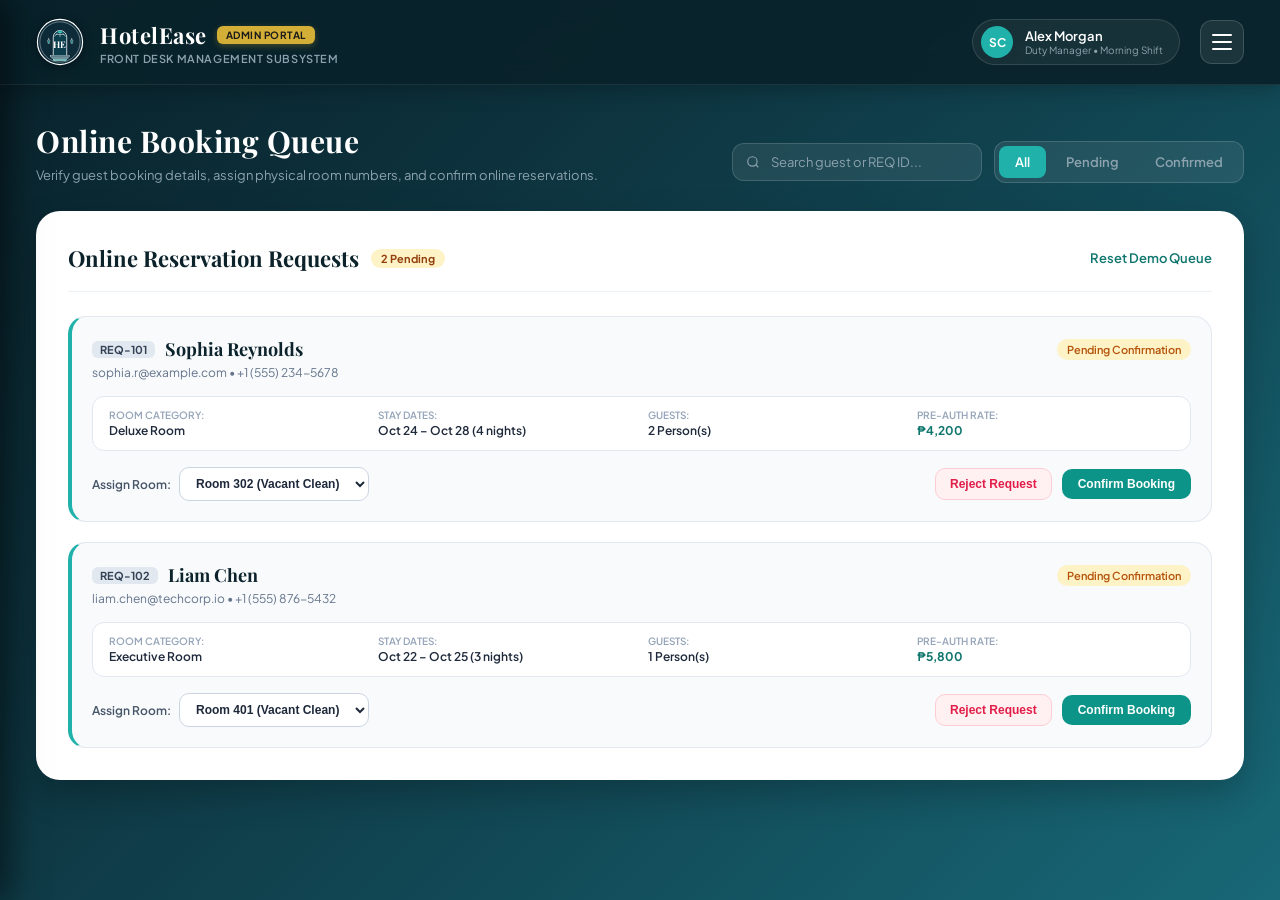
==== commit 3352e679: "Update walk-in booking" ====
--- a/onlinebooking.html
+++ b/onlinebooking.html
@@ -3,9 +3,10 @@
 <head>
     <meta charset="UTF-8">
     <meta name="viewport" content="width=device-width, initial-scale=1.0">
-    <title>HotelEase - Front Desk Management Subsystem</title>
+    <title>HotelEase - Online Booking Management</title>
     <!-- Google Fonts -->
     <link href="https://fonts.googleapis.com/css2?family=Playfair+Display:wght@600;700&family=Plus+Jakarta+Sans:wght@400;500;600;700&display=swap" rel="stylesheet">
+    <link rel="stylesheet" href="dashboard.css">
     <link rel="stylesheet" href="onlinebooking.css">
 </head>
 <body>
@@ -13,7 +14,6 @@
     <!-- TOP NAVBAR -->
     <header class="navbar">
         <div class="nav-left">
-            <!-- Round Teal HE Logo Emblem -->
             <div class="logo-container">
                 <svg viewBox="0 0 500 500" class="he-logo" xmlns="http://www.w3.org/2000/svg">
                     <circle cx="250" cy="250" r="235" fill="#0d2b38" stroke="#ffffff" stroke-width="12"/>
@@ -49,7 +49,6 @@
         </div>
 
         <div class="nav-right">
-            <!-- User Profile -->
             <div class="user-profile">
                 <div class="avatar">SC</div>
                 <div class="user-details">
@@ -57,7 +56,6 @@
                     <span class="user-role">Duty Manager • Morning Shift</span>
                 </div>
             </div>
-            <!-- Hamburger Menu Trigger -->
             <button class="hamburger-btn" id="hamburgerBtn" title="Menu & Logout">
                 <span></span>
                 <span></span>
@@ -73,9 +71,10 @@
             <button class="close-sidebar" id="closeSidebar">&times;</button>
         </div>
         <ul class="sidebar-nav-list">
-            <li><a href="#" id="openOnlineBookingNav"><svg width="18" height="18" fill="none" stroke="currentColor" stroke-width="2" viewBox="0 0 24 24"><rect x="2" y="3" width="20" height="14" rx="2" /><line x1="8" y1="21" x2="16" y2="21" /><line x1="12" y1="17" x2="12" y2="21" /></svg> Online Booking</a></li>
-            <li><a href="#"><svg width="18" height="18" fill="none" stroke="currentColor" stroke-width="2" viewBox="0 0 24 24"><path d="M16 21v-2a4 4 0 0 0-4-4H6a4 4 0 0 0-4 4v2"/><circle cx="9" cy="7" r="4"/><path d="M22 21v-2a4 4 0 0 0-3-3.87"/><path d="M16 3.13a4 4 0 0 1 0 7.75"/></svg> Walk in Booking</a></li>
-            <li><a href="#"><svg width="18" height="18" fill="none" stroke="currentColor" stroke-width="2" viewBox="0 0 24 24"><path d="M3 9l9-7 9 7v11a2 2 0 0 1-2 2H5a2 2 0 0 1-2-2z"/><polyline points="9 22 9 12 15 12 15 22"/></svg> Room Occupancy</a></li>
+            <li><a href="dashboard.html"><svg width="18" height="18" fill="none" stroke="currentColor" stroke-width="2" viewBox="0 0 24 24"><path d="M3 9l9-7 9 7v11a2 2 0 0 1-2 2H5a2 2 0 0 1-2-2z"/></svg> Dashboard Overview</a></li>
+            <li><a href="onlinebooking.html" class="active" style="color: var(--white); border-left-color: var(--accent-teal);"><svg width="18" height="18" fill="none" stroke="currentColor" stroke-width="2" viewBox="0 0 24 24"><rect x="2" y="3" width="20" height="14" rx="2" /><line x1="8" y1="21" x2="16" y2="21" /><line x1="12" y1="17" x2="12" y2="21" /></svg> Online Booking</a></li>
+            <li><a href="walkinbooking.html" id="walkinNavBtn"><svg width="18" height="18" fill="none" stroke="currentColor" stroke-width="2" viewBox="0 0 24 24"><path d="M16 21v-2a4 4 0 0 0-4-4H6a4 4 0 0 0-4 4v2"/><circle cx="9" cy="7" r="4"/><path d="M22 21v-2a4 4 0 0 0-3-3.87"/><path d="M16 3.13a4 4 0 0 1 0 7.75"/></svg> Walk in Booking</a></li>
+            <li><a href="room-occupancy.html"><svg width="18" height="18" fill="none" stroke="currentColor" stroke-width="2" viewBox="0 0 24 24"><path d="M3 9l9-7 9 7v11a2 2 0 0 1-2 2H5a2 2 0 0 1-2-2z"/><polyline points="9 22 9 12 15 12 15 22"/></svg> Room Occupancy</a></li>
             <li><a href="#"><svg width="18" height="18" fill="none" stroke="currentColor" stroke-width="2" viewBox="0 0 24 24"><path d="M21 15a2 2 0 0 1-2 2H7l-4 4V5a2 2 0 0 1 2-2h14a2 2 0 0 1 2 2z"/></svg> Guests Feedback</a></li>
             <li class="sidebar-divider"></li>
             <li><a href="#" class="logout-link" id="logoutBtn"><svg width="18" height="18" fill="none" stroke="currentColor" stroke-width="2" viewBox="0 0 24 24"><path d="M9 21H5a2 2 0 0 1-2-2V5a2 2 0 0 1 2-2h4"/><polyline points="16 17 21 12 16 7"/><line x1="21" y1="12" x2="9" y2="12"/></svg> Logout</a></li>
@@ -83,244 +82,85 @@
     </aside>
     <div class="sidebar-overlay" id="sidebarOverlay"></div>
 
-    <!-- MAIN DASHBOARD CONTENT -->
-    <main class="dashboard-main" id="dashboardMain">
-        <div class="dashboard-header-row">
-            <h1 class="page-title">Dashboard Overview</h1>
-            <div class="live-status-pill">
-                <span class="pulse-dot"></span> System Live & Synced
+    <!-- MAIN PAGE WORKSPACE -->
+    <main class="dashboard-main">
+        <div class="page-header-container">
+            <div>
+                <h1 class="page-title">Online Booking Queue</h1>
+                <p class="page-subtitle">Verify guest booking details, assign physical room numbers, and confirm online reservations.</p>
+            </div>
+            
+            <div class="header-actions">
+                <div class="search-box">
+                    <svg width="14" height="14" fill="none" stroke="currentColor" stroke-width="2" viewBox="0 0 24 24"><circle cx="11" cy="11" r="8"/><line x1="21" y1="21" x2="16.65" y2="16.65"/></svg>
+                    <input type="text" id="searchInput" placeholder="Search guest or REQ ID...">
+                </div>
+
+                <div class="filter-pills">
+                    <button class="filter-btn active" data-filter="all">All</button>
+                    <button class="filter-btn" data-filter="pending">Pending</button>
+                    <button class="filter-btn" data-filter="confirmed">Confirmed</button>
+                </div>
             </div>
         </div>
 
-        <!-- TOP 3 KPI CARDS -->
-        <section class="kpi-grid">
-            <div class="kpi-card interactive" id="openOnlineBookingCard">
-                <div class="kpi-card-glow teal"></div>
-                <div class="kpi-top">
-                    <h3>Overall Room Occupancy Rate</h3>
-                    <span class="kpi-icon-badge teal">
-                        <svg width="18" height="18" fill="none" stroke="currentColor" stroke-width="2" viewBox="0 0 24 24"><path d="M3 9l9-7 9 7v11a2 2 0 0 1-2 2H5a2 2 0 0 1-2-2z"/></svg>
-                    </span>
+        <div class="workspace-card">
+            <div class="workspace-top-bar">
+                <div class="workspace-title-group">
+                    <h2>Online Reservation Requests</h2>
+                    <span class="pending-pill" id="pendingCounter">2 Pending</span>
                 </div>
-                <div class="kpi-value">72%</div>
-                <div class="kpi-trend positive"><span>↑ 4.5%</span> from yesterday</div>
+                <button class="btn-link-teal" id="resetDemoBtn">Reset Demo Queue</button>
             </div>
 
-            <div class="kpi-card">
-                <div class="kpi-card-glow pink"></div>
-                <div class="kpi-top">
-                    <h3>Total New Bookings</h3>
-                    <span class="kpi-icon-badge pink">
-                        <svg width="18" height="18" fill="none" stroke="currentColor" stroke-width="2" viewBox="0 0 24 24"><rect x="2" y="3" width="20" height="14" rx="2"/><line x1="8" y1="21" x2="16" y2="21"/><line x1="12" y1="17" x2="12" y2="21"/></svg>
-                    </span>
-                </div>
-                <div class="kpi-value">24</div>
-                <div class="kpi-trend positive"><span>+8</span> received today</div>
-            </div>
-
-            <div class="kpi-card">
-                <div class="kpi-card-glow gold"></div>
-                <div class="kpi-top">
-                    <h3>Total Guest Check-ins for Today</h3>
-                    <span class="kpi-icon-badge gold">
-                        <svg width="18" height="18" fill="none" stroke="currentColor" stroke-width="2" viewBox="0 0 24 24"><path d="M16 21v-2a4 4 0 0 0-4-4H6a4 4 0 0 0-4 4v2"/><circle cx="9" cy="7" r="4"/><path d="M22 21v-2a4 4 0 0 0-3-3.87"/></svg>
-                    </span>
-                </div>
-                <div class="kpi-value">9</div>
-                <div class="kpi-subtitle">Completed & processed</div>
-            </div>
-        </section>
-
-        <!-- BOTTOM ANALYTICS CARDS -->
-        <section class="analytics-grid">
-            <div class="analytics-card">
-                <div class="analytics-card-header">
-                    <span class="widget-tag">Occupancy Metric</span>
-                    <span class="widget-dot"></span>
-                </div>
-                <div class="chart-container-doughnut">
-                    <svg viewBox="0 0 36 36" class="circular-chart">
-                        <path class="circle-bg" d="M18 2.0845 a 15.9155 15.9155 0 0 1 0 31.831 a 15.9155 15.9155 0 0 1 0 -31.831" />
-                        <path class="circle-fill" stroke-dasharray="72, 100" d="M18 2.0845 a 15.9155 15.9155 0 0 1 0 31.831 a 15.9155 15.9155 0 0 1 0 -31.831" />
-                    </svg>
-                    <div class="doughnut-center-text">72.00%</div>
-                </div>
-                <h4 class="chart-title">Room Occupancy Rate</h4>
-            </div>
-
-            <div class="analytics-card">
-                <div class="analytics-card-header">
-                    <span class="widget-tag">Activity Trend</span>
-                    <span class="widget-dot"></span>
-                </div>
-                <div class="chart-container-line">
-                    <svg viewBox="0 0 500 220" class="line-graph-svg">
-                        <line x1="40" y1="30" x2="480" y2="30" stroke="rgba(0,0,0,0.06)" stroke-width="1.5" />
-                        <line x1="40" y1="75" x2="480" y2="75" stroke="rgba(0,0,0,0.06)" stroke-width="1.5" />
-                        <line x1="40" y1="120" x2="480" y2="120" stroke="rgba(0,0,0,0.06)" stroke-width="1.5" />
-                        <line x1="40" y1="165" x2="480" y2="165" stroke="rgba(0,0,0,0.06)" stroke-width="1.5" />
-
-                        <polygon points="50,140 115,110 180,50 245,120 310,80 375,30 440,95 440,165 50,165" fill="url(#lineGradient)" opacity="0.15" />
-                        <path d="M50,140 L115,110 L180,50 L245,120 L310,80 L375,30 L440,95" fill="none" stroke="#20b2aa" stroke-width="4" stroke-linecap="round" stroke-linejoin="round"/>
-
-                        <circle cx="50" cy="140" r="5" fill="#ff5e7e" stroke="#ffffff" stroke-width="2"/>
-                        <circle cx="115" cy="110" r="5" fill="#ff5e7e" stroke="#ffffff" stroke-width="2"/>
-                        <circle cx="180" cy="50" r="5" fill="#ff5e7e" stroke="#ffffff" stroke-width="2"/>
-                        <circle cx="245" cy="120" r="5" fill="#ff5e7e" stroke="#ffffff" stroke-width="2"/>
-                        <circle cx="310" cy="80" r="5" fill="#ff5e7e" stroke="#ffffff" stroke-width="2"/>
-                        <circle cx="375" cy="30" r="5" fill="#ff5e7e" stroke="#ffffff" stroke-width="2"/>
-                        <circle cx="440" cy="95" r="5" fill="#ff5e7e" stroke="#ffffff" stroke-width="2"/>
-
-                        <text x="50" y="195" text-anchor="middle" fill="#718096" font-size="11" font-weight="600">Oct 16</text>
-                        <text x="115" y="195" text-anchor="middle" fill="#718096" font-size="11" font-weight="600">Oct 17</text>
-                        <text x="180" y="195" text-anchor="middle" fill="#718096" font-size="11" font-weight="600">Oct 18</text>
-                        <text x="245" y="195" text-anchor="middle" fill="#718096" font-size="11" font-weight="600">Oct 19</text>
-                        <text x="310" y="195" text-anchor="middle" fill="#718096" font-size="11" font-weight="600">Oct 20</text>
-                        <text x="375" y="195" text-anchor="middle" fill="#718096" font-size="11" font-weight="600">Oct 21</text>
-                        <text x="440" y="195" text-anchor="middle" fill="#718096" font-size="11" font-weight="600">Today</text>
-
-                        <defs>
-                            <linearGradient id="lineGradient" x1="0" y1="0" x2="0" y2="1">
-                                <stop offset="0%" stop-color="#20b2aa" />
-                                <stop offset="100%" stop-color="#20b2aa" stop-opacity="0" />
-                            </linearGradient>
-                        </defs>
-                    </svg>
-                </div>
-                <h4 class="chart-title">Guest Check-ins Trend per Day</h4>
-            </div>
-        </section>
-    </main>
-
-    <!-- FLOATING ONLINE BOOKING OVERLAY MODAL -->
-    <div class="booking-modal-overlay" id="bookingModalOverlay">
-        <div class="booking-modal-card">
-            
-            <!-- Modal Top Header -->
-            <div class="modal-header">
-                <div class="modal-title-box">
-                    <!-- Replaced Shield Icon with HE Logo Emblem -->
-                    <div class="modal-logo-badge">
-                        <svg viewBox="0 0 500 500" class="he-modal-logo" xmlns="http://www.w3.org/2000/svg">
-                            <circle cx="250" cy="250" r="235" fill="#0d2b38" stroke="#ffffff" stroke-width="12"/>
-                            <circle cx="250" cy="250" r="210" fill="none" stroke="#ffffff" stroke-width="4"/>
-                            <path d="M180 390 V200 A70 70 0 0 1 320 200 V390" fill="#0b3d4c" stroke="#ffffff" stroke-width="8"/>
-                            <path d="M225 155 A25 25 0 0 1 275 155 Z" fill="#20b2aa"/>
-                            <path d="M195 190 L220 160 M305 190 L280 160 M250 150 V195 M210 172 H290" stroke="#ffffff" stroke-width="5" stroke-linecap="round"/>
-                            <g transform="translate(-10, 40)">
-                                <path d="M130 190 h25 l-5 35 h-15 z" fill="#0b3d4c" stroke="#ffffff" stroke-width="4"/>
-                                <circle cx="142.5" cy="180" r="6" fill="#ffffff"/>
-                                <path d="M142.5 174 v-8" stroke="#ffffff" stroke-width="4"/>
-                                <rect x="135" y="200" width="15" height="20" fill="#20b2aa" opacity="0.8"/>
-                            </g>
-                            <g transform="translate(230, 40)">
-                                <path d="M130 190 h25 l-5 35 h-15 z" fill="#0b3d4c" stroke="#ffffff" stroke-width="4"/>
-                                <circle cx="142.5" cy="180" r="6" fill="#ffffff"/>
-                                <path d="M142.5 174 v-8" stroke="#ffffff" stroke-width="4"/>
-                                <rect x="135" y="200" width="15" height="20" fill="#20b2aa" opacity="0.8"/>
-                            </g>
-                            <rect x="150" y="390" width="200" height="15" fill="#144e5c" stroke="#ffffff" stroke-width="4"/>
-                            <rect x="165" y="410" width="170" height="15" fill="#144e5c" stroke="#ffffff" stroke-width="4"/>
-                            <rect x="180" y="430" width="140" height="15" fill="#20b2aa" stroke="#ffffff" stroke-width="4"/>
-                            <text x="250" y="315" font-family="'Playfair Display', serif" font-size="95" font-weight="700" fill="#ffffff" text-anchor="middle" letter-spacing="4">HE</text>
-                        </svg>
-                    </div>
-                    <div>
-                        <div class="modal-title-row">
-                            <h2>Online Reservation Requests</h2>
-                            <span class="pending-pill">3 Pending</span>
-                        </div>
-                        <p class="modal-subtitle">Verify guest booking details, assign physical room numbers, and confirm reservations.</p>
-                    </div>
-                </div>
-                <button class="modal-close-btn" id="closeBookingModal">&times;</button>
-            </div>
-
-            <!-- Modal Content List -->
-            <div class="modal-body">
-                
+            <div class="reservations-list" id="reservationsContainer">
                 <!-- Reservation Card 1 -->
-                <div class="reservation-card">
+                <div class="reservation-card" data-status="pending" data-guest="Sophia Reynolds REQ-101">
                     <div class="res-card-top">
                         <div class="guest-primary">
                             <span class="ref-badge">REQ-101</span>
                             <span class="guest-name">Sophia Reynolds</span>
                         </div>
-                        <span class="status-tag yellow">
-                            <svg width="12" height="12" fill="none" stroke="currentColor" stroke-width="2" viewBox="0 0 24 24"><circle cx="12" cy="12" r="10"/><polyline points="12 6 12 12 16 14"/></svg>
-                            Pending Confirmation
-                        </span>
+                        <span class="status-tag yellow">Pending Confirmation</span>
                     </div>
                     <div class="guest-email">sophia.r@example.com • +1 (555) 234-5678</div>
-
                     <div class="details-grid">
-                        <div class="detail-item">
-                            <span class="detail-label">Room Category:</span>
-                            <span class="detail-val">Deluxe Ocean View</span>
-                        </div>
-                        <div class="detail-item">
-                            <span class="detail-label">Stay Dates:</span>
-                            <span class="detail-val">Oct 24 – Oct 28 (4 nights)</span>
-                        </div>
-                        <div class="detail-item">
-                            <span class="detail-label">Guests:</span>
-                            <span class="detail-val">2 Person(s)</span>
-                        </div>
-                        <div class="detail-item">
-                            <span class="detail-label">Pre-Auth Rate:</span>
-                            <span class="detail-val price">$720</span>
-                        </div>
+                        <div class="detail-item"><span class="detail-label">Room Category:</span><span class="detail-val">Deluxe Room</span></div>
+                        <div class="detail-item"><span class="detail-label">Stay Dates:</span><span class="detail-val">Oct 24 – Oct 28 (4 nights)</span></div>
+                        <div class="detail-item"><span class="detail-label">Guests:</span><span class="detail-val">2 Person(s)</span></div>
+                        <div class="detail-item"><span class="detail-label">Pre-Auth Rate:</span><span class="detail-val price">₱4,200</span></div>
                     </div>
-
                     <div class="action-row">
                         <div class="assign-box">
                             <label>Assign Room:</label>
                             <select class="room-select">
                                 <option value="302">Room 302 (Vacant Clean)</option>
                                 <option value="304">Room 304 (Vacant Clean)</option>
-                                <option value="308">Room 308 (Vacant Inspector)</option>
                             </select>
                         </div>
                         <div class="btn-group">
-                            <button class="btn-reject"><svg width="14" height="14" fill="none" stroke="currentColor" stroke-width="2" viewBox="0 0 24 24"><circle cx="12" cy="12" r="10"/><line x1="15" y1="9" x2="9" y2="15"/><line x1="9" y1="9" x2="15" y2="15"/></svg> Reject Request</button>
-                            <button class="btn-confirm"><svg width="14" height="14" fill="none" stroke="currentColor" stroke-width="2" viewBox="0 0 24 24"><path d="M20 6L9 17l-5-5"/></svg> Confirm Booking</button>
+                            <button class="btn-reject">Reject Request</button>
+                            <button class="btn-confirm">Confirm Booking</button>
                         </div>
                     </div>
                 </div>
 
                 <!-- Reservation Card 2 -->
-                <div class="reservation-card">
+                <div class="reservation-card" data-status="pending" data-guest="Liam Chen REQ-102">
                     <div class="res-card-top">
                         <div class="guest-primary">
                             <span class="ref-badge">REQ-102</span>
                             <span class="guest-name">Liam Chen</span>
                         </div>
-                        <span class="status-tag yellow">
-                            <svg width="12" height="12" fill="none" stroke="currentColor" stroke-width="2" viewBox="0 0 24 24"><circle cx="12" cy="12" r="10"/><polyline points="12 6 12 12 16 14"/></svg>
-                            Pending Confirmation
-                        </span>
+                        <span class="status-tag yellow">Pending Confirmation</span>
                     </div>
                     <div class="guest-email">liam.chen@techcorp.io • +1 (555) 876-5432</div>
-
                     <div class="details-grid">
-                        <div class="detail-item">
-                            <span class="detail-label">Room Category:</span>
-                            <span class="detail-val">Executive King Suite</span>
-                        </div>
-                        <div class="detail-item">
-                            <span class="detail-label">Stay Dates:</span>
-                            <span class="detail-val">Oct 22 – Oct 25 (3 nights)</span>
-                        </div>
-                        <div class="detail-item">
-                            <span class="detail-label">Guests:</span>
-                            <span class="detail-val">1 Person(s)</span>
-                        </div>
-                        <div class="detail-item">
-                            <span class="detail-label">Pre-Auth Rate:</span>
-                            <span class="detail-val price">$650</span>
-                        </div>
+                        <div class="detail-item"><span class="detail-label">Room Category:</span><span class="detail-val">Executive Room</span></div>
+                        <div class="detail-item"><span class="detail-label">Stay Dates:</span><span class="detail-val">Oct 22 – Oct 25 (3 nights)</span></div>
+                        <div class="detail-item"><span class="detail-label">Guests:</span><span class="detail-val">1 Person(s)</span></div>
+                        <div class="detail-item"><span class="detail-label">Pre-Auth Rate:</span><span class="detail-val price">₱5,800</span></div>
                     </div>
-
                     <div class="action-row">
                         <div class="assign-box">
                             <label>Assign Room:</label>
@@ -330,23 +170,16 @@
                             </select>
                         </div>
                         <div class="btn-group">
-                            <button class="btn-reject"><svg width="14" height="14" fill="none" stroke="currentColor" stroke-width="2" viewBox="0 0 24 24"><circle cx="12" cy="12" r="10"/><line x1="15" y1="9" x2="9" y2="15"/><line x1="9" y1="9" x2="15" y2="15"/></svg> Reject Request</button>
-                            <button class="btn-confirm"><svg width="14" height="14" fill="none" stroke="currentColor" stroke-width="2" viewBox="0 0 24 24"><path d="M20 6L9 17l-5-5"/></svg> Confirm Booking</button>
+                            <button class="btn-reject">Reject Request</button>
+                            <button class="btn-confirm">Confirm Booking</button>
                         </div>
                     </div>
                 </div>
+            </div>
+        </div>
+    </main>
 
-            </div>
-
-            <!-- Modal Footer -->
-            <div class="modal-footer">
-                <button class="btn-link" id="resetDemoBtn"><svg width="14" height="14" fill="none" stroke="currentColor" stroke-width="2" viewBox="0 0 24 24"><path d="M23 4v6h-6"/><path d="M20.49 15a9 9 0 1 1-2.12-9.36L23 10"/></svg> Reset Demo Queue</button>
-                <button class="btn-close-workstation" id="closeWorkstationBtn">CLOSE WORKSTATION</button>
-            </div>
-
-        </div>
-    </div>
-
+    <script src="dashboard.js"></script>
     <script src="onlinebooking.js"></script>
 </body>
 </html>
--- a/dashboard.css
+++ b/dashboard.css
@@ -0,0 +1,1246 @@
+/* ==========================================================================
+   1. DESIGN TOKENS & ROOT VARIABLES
+   ========================================================================== */
+:root {
+    --primary-dark: #0c232c;
+    --primary-teal: #163a47;
+    --accent-teal: #20b2aa;
+    --accent-pink: #ff5e7e;
+    --white: #ffffff;
+    --text-muted: #8ca3af;
+    --card-bg: #ffffff;
+    --font-serif: 'Playfair Display', serif;
+    --font-sans: 'Plus Jakarta Sans', sans-serif;
+}
+
+/* ==========================================================================
+   2. GLOBAL BASE & LAYOUT RESET
+   ========================================================================== */
+* {
+    margin: 0;
+    padding: 0;
+    box-sizing: border-box;
+}
+
+body {
+    font-family: var(--font-sans);
+    background: linear-gradient(135deg, #09222b 0%, #0d323d 30%, #124b58 65%, #186877 100%);
+    color: var(--white);
+    min-height: 100vh;
+    overflow-x: hidden;
+    background-attachment: fixed;
+}
+
+/* ==========================================================================
+   3. TOP NAVIGATION HEADER
+   ========================================================================== */
+.navbar {
+    display: flex;
+    justify-content: space-between;
+    align-items: center;
+    padding: 18px 36px;
+    background-color: rgba(9, 34, 43, 0.92);
+    backdrop-filter: blur(14px);
+    border-bottom: 1px solid rgba(255, 255, 255, 0.08);
+    position: sticky;
+    top: 0;
+    z-index: 1000;
+    box-shadow: 0 4px 20px rgba(0, 0, 0, 0.25);
+}
+
+.nav-left {
+    display: flex;
+    align-items: center;
+    gap: 16px;
+}
+
+.logo-container {
+    width: 48px;
+    height: 48px;
+    display: flex;
+    align-items: center;
+    justify-content: center;
+}
+
+.he-logo {
+    width: 100%;
+    height: 100%;
+    filter: drop-shadow(0 2px 6px rgba(0,0,0,0.35));
+}
+
+.brand-info {
+    display: flex;
+    flex-direction: column;
+    gap: 2px;
+}
+
+.brand-title-row {
+    display: flex;
+    align-items: center;
+    gap: 10px;
+}
+
+.brand-name {
+    font-family: var(--font-serif);
+    font-size: 22px;
+    font-weight: 700;
+    color: var(--white);
+    letter-spacing: 0.5px;
+}
+
+.admin-badge {
+    background-color: #d4af37;
+    color: #1a1a1a;
+    font-size: 10px;
+    font-weight: 700;
+    padding: 3px 9px;
+    border-radius: 6px;
+    letter-spacing: 0.5px;
+    box-shadow: 0 2px 6px rgba(212, 175, 55, 0.3);
+}
+
+.subsystem-subtitle {
+    font-size: 11px;
+    color: var(--text-muted);
+    font-weight: 600;
+    letter-spacing: 0.6px;
+}
+
+.nav-right {
+    display: flex;
+    align-items: center;
+    gap: 20px;
+}
+
+.user-profile {
+    display: flex;
+    align-items: center;
+    gap: 12px;
+    background: rgba(255, 255, 255, 0.06);
+    border: 1px solid rgba(255, 255, 255, 0.12);
+    padding: 6px 16px 6px 8px;
+    border-radius: 30px;
+}
+
+.avatar {
+    width: 32px;
+    height: 32px;
+    background-color: var(--accent-teal);
+    color: var(--white);
+    font-weight: 700;
+    font-size: 12px;
+    display: flex;
+    align-items: center;
+    justify-content: center;
+    border-radius: 50%;
+}
+
+.user-details {
+    display: flex;
+    flex-direction: column;
+}
+
+.user-name {
+    font-size: 13px;
+    font-weight: 600;
+    color: var(--white);
+}
+
+.user-role {
+    font-size: 10px;
+    color: var(--text-muted);
+}
+
+.hamburger-btn {
+    width: 44px;
+    height: 44px;
+    background: rgba(255, 255, 255, 0.08);
+    border: 1px solid rgba(255, 255, 255, 0.15);
+    border-radius: 12px;
+    cursor: pointer;
+    display: flex;
+    flex-direction: column;
+    justify-content: center;
+    align-items: center;
+    gap: 5px;
+    transition: all 0.25s ease;
+}
+
+.hamburger-btn:hover {
+    background: rgba(32, 178, 170, 0.25);
+    border-color: var(--accent-teal);
+    transform: translateY(-1px);
+}
+
+.hamburger-btn span {
+    display: block;
+    width: 20px;
+    height: 2px;
+    background-color: var(--white);
+    border-radius: 2px;
+    transition: all 0.3s;
+}
+
+/* ==========================================================================
+   4. SIDEBAR NAVIGATION DRAWER
+   ========================================================================== */
+.sidebar-drawer {
+    position: fixed;
+    top: 0;
+    left: -280px;
+    width: 280px;
+    height: 100vh;
+    background-color: #081d24;
+    border-right: 1px solid rgba(255, 255, 255, 0.1);
+    z-index: 1100;
+    transition: left 0.35s cubic-bezier(0.4, 0, 0.2, 1);
+    display: flex;
+    flex-direction: column;
+    padding: 24px;
+    box-shadow: 10px 0 30px rgba(0,0,0,0.5);
+}
+
+.sidebar-drawer.open {
+    left: 0;
+}
+
+.sidebar-header {
+    display: flex;
+    justify-content: space-between;
+    align-items: center;
+    margin-bottom: 28px;
+    padding-bottom: 14px;
+    border-bottom: 1px solid rgba(255, 255, 255, 0.1);
+}
+
+.sidebar-header h3 {
+    font-family: var(--font-serif);
+    font-size: 18px;
+    color: var(--white);
+}
+
+.close-sidebar {
+    background: none;
+    border: none;
+    color: var(--text-muted);
+    font-size: 26px;
+    cursor: pointer;
+}
+
+.close-sidebar:hover {
+    color: var(--white);
+}
+
+.sidebar-nav-list {
+    list-style: none;
+    display: flex;
+    flex-direction: column;
+    gap: 10px;
+}
+
+.sidebar-nav-list li a {
+    display: flex;
+    align-items: center;
+    gap: 14px;
+    padding: 12px 16px;
+    color: var(--text-muted);
+    text-decoration: none;
+    font-size: 14px;
+    font-weight: 500;
+    border-radius: 12px;
+    transition: all 0.2s ease;
+    border-left: 3px solid transparent;
+}
+
+.sidebar-nav-list li a:hover {
+    background: linear-gradient(135deg, rgba(32, 178, 170, 0.2), rgba(32, 178, 170, 0.05));
+    color: var(--white);
+    border-left-color: var(--accent-teal);
+    transform: translateX(3px);
+}
+
+.sidebar-divider {
+    height: 1px;
+    background-color: rgba(255, 255, 255, 0.1);
+    margin: 12px 0;
+}
+
+.logout-link {
+    color: #ff6b6b !important;
+}
+
+.logout-link:hover {
+    background-color: rgba(255, 107, 107, 0.15) !important;
+    border-left-color: #ff6b6b !important;
+}
+
+.sidebar-overlay {
+    position: fixed;
+    top: 0;
+    left: 0;
+    width: 100vw;
+    height: 100vh;
+    background-color: rgba(0, 0, 0, 0.55);
+    backdrop-filter: blur(5px);
+    z-index: 1050;
+    opacity: 0;
+    visibility: hidden;
+    transition: all 0.3s ease;
+}
+
+.sidebar-overlay.active {
+    opacity: 1;
+    visibility: visible;
+}
+
+/* ==========================================================================
+   5. DASHBOARD MAIN WORKSPACE
+   ========================================================================== */
+.dashboard-main {
+    max-width: 1280px;
+    margin: 0 auto;
+    padding: 36px;
+}
+
+.dashboard-header-row {
+    display: flex;
+    justify-content: space-between;
+    align-items: center;
+    margin-bottom: 28px;
+}
+
+.page-title {
+    font-family: var(--font-serif);
+    font-size: 30px;
+    color: var(--white);
+    letter-spacing: 0.5px;
+}
+
+.live-status-pill {
+    display: flex;
+    align-items: center;
+    gap: 8px;
+    background: rgba(32, 178, 170, 0.15);
+    border: 1px solid rgba(32, 178, 170, 0.3);
+    padding: 6px 14px;
+    border-radius: 20px;
+    font-size: 12px;
+    font-weight: 600;
+    color: var(--accent-teal);
+}
+
+.pulse-dot {
+    width: 8px;
+    height: 8px;
+    background-color: var(--accent-teal);
+    border-radius: 50%;
+    box-shadow: 0 0 8px var(--accent-teal);
+    animation: pulse 2s infinite;
+}
+
+@keyframes pulse {
+    0% { transform: scale(0.95); opacity: 0.8; }
+    50% { transform: scale(1.2); opacity: 1; box-shadow: 0 0 12px var(--accent-teal); }
+    100% { transform: scale(0.95); opacity: 0.8; }
+}
+
+/* ==========================================================================
+   6. KEY PERFORMANCE INDICATORS (KPI) CARDS
+   ========================================================================== */
+.kpi-grid {
+    display: grid;
+    grid-template-columns: repeat(auto-fit, minmax(300px, 1fr));
+    gap: 24px;
+    margin-bottom: 32px;
+}
+
+.kpi-card {
+    position: relative;
+    background-color: var(--card-bg);
+    color: var(--primary-dark);
+    padding: 28px;
+    border-radius: 24px;
+    box-shadow: 0 14px 35px rgba(0, 0, 0, 0.22);
+    display: flex;
+    flex-direction: column;
+    gap: 14px;
+    overflow: hidden;
+    transition: transform 0.3s ease, box-shadow 0.3s ease;
+    border: 1px solid rgba(255, 255, 255, 0.9);
+}
+
+.kpi-card.interactive {
+    cursor: pointer;
+}
+
+.kpi-card:hover {
+    transform: translateY(-5px);
+    box-shadow: 0 20px 45px rgba(0, 0, 0, 0.3);
+}
+
+.kpi-card-glow {
+    position: absolute;
+    top: 0;
+    left: 0;
+    right: 0;
+    height: 5px;
+}
+.kpi-card-glow.teal { background: linear-gradient(90deg, var(--accent-teal), #144e5c); }
+.kpi-card-glow.pink { background: linear-gradient(90deg, var(--accent-pink), #c73855); }
+.kpi-card-glow.gold { background: linear-gradient(90deg, #d4af37, #997a15); }
+
+.kpi-top {
+    display: flex;
+    justify-content: space-between;
+    align-items: center;
+}
+
+.kpi-card h3 {
+    font-size: 13px;
+    font-weight: 600;
+    color: #55707b;
+    letter-spacing: 0.3px;
+}
+
+.kpi-icon-badge {
+    width: 40px;
+    height: 40px;
+    border-radius: 12px;
+    display: flex;
+    align-items: center;
+    justify-content: center;
+    box-shadow: inset 0 2px 4px rgba(255,255,255,0.6);
+}
+
+.kpi-icon-badge.teal { background: rgba(32, 178, 170, 0.12); color: var(--accent-teal); }
+.kpi-icon-badge.pink { background: rgba(255, 94, 126, 0.12); color: var(--accent-pink); }
+.kpi-icon-badge.gold { background: rgba(212, 175, 55, 0.12); color: #b8860b; }
+
+.kpi-value {
+    font-family: var(--font-serif);
+    font-size: 42px;
+    font-weight: 700;
+    color: var(--primary-dark);
+    line-height: 1;
+}
+
+.kpi-trend {
+    font-size: 12px;
+    color: #6c757d;
+}
+
+.kpi-trend.positive span {
+    color: #0f766e;
+    font-weight: 700;
+}
+
+.kpi-subtitle {
+    font-size: 12px;
+    color: #6c757d;
+}
+
+/* ==========================================================================
+   7. CHARTS & DATA ANALYTICS GRID
+   ========================================================================== */
+.analytics-grid {
+    display: grid;
+    grid-template-columns: 1fr 1fr;
+    gap: 24px;
+}
+
+@media (max-width: 950px) {
+    .analytics-grid {
+        grid-template-columns: 1fr;
+    }
+}
+
+.analytics-card {
+    background-color: var(--card-bg);
+    color: var(--primary-dark);
+    padding: 30px;
+    border-radius: 24px;
+    box-shadow: 0 14px 35px rgba(0, 0, 0, 0.22);
+    display: flex;
+    flex-direction: column;
+    align-items: center;
+    justify-content: space-between;
+    min-height: 400px;
+    border: 1px solid rgba(255, 255, 255, 0.9);
+    position: relative;
+}
+
+.analytics-card-header {
+    width: 100%;
+    display: flex;
+    justify-content: space-between;
+    align-items: center;
+    margin-bottom: 10px;
+    border-bottom: 1px solid rgba(0,0,0,0.06);
+    padding-bottom: 10px;
+}
+
+.widget-tag {
+    font-size: 12px;
+    font-weight: 700;
+    text-transform: uppercase;
+    letter-spacing: 0.8px;
+    color: #6c757d;
+}
+
+.widget-dot {
+    width: 8px;
+    height: 8px;
+    background-color: var(--accent-teal);
+    border-radius: 50%;
+}
+
+.chart-container-doughnut {
+    position: relative;
+    width: 210px;
+    height: 210px;
+    display: flex;
+    align-items: center;
+    justify-content: center;
+    margin: 10px 0;
+    flex-shrink: 0;
+}
+
+.circular-chart {
+    width: 100%;
+    height: 100%;
+}
+
+.circle-bg {
+    fill: none;
+    stroke: #edf2f7;
+    stroke-width: 3.8;
+}
+
+.circle-fill {
+    fill: none;
+    stroke: var(--accent-pink);
+    stroke-width: 3.8;
+    stroke-linecap: round;
+}
+
+.doughnut-center-text {
+    position: absolute;
+    display: flex;
+    flex-direction: column;
+    align-items: center;
+    justify-content: center;
+    line-height: 1.1;
+}
+
+.doughnut-center-text .total-percent {
+    font-family: var(--font-serif);
+    font-size: 26px;
+    font-weight: 700;
+    color: var(--primary-dark);
+}
+
+.doughnut-center-text .total-label {
+    font-size: 10px;
+    font-weight: 600;
+    color: #64748b;
+    text-transform: uppercase;
+    letter-spacing: 0.5px;
+}
+
+.occupancy-breakdown-wrapper {
+    display: flex;
+    align-items: center;
+    justify-content: space-between;
+    width: 100%;
+    gap: 20px;
+    margin: 10px 0;
+}
+
+@media (max-width: 500px) {
+    .occupancy-breakdown-wrapper {
+        flex-direction: column;
+    }
+}
+
+.circle-segment {
+    fill: none;
+    stroke-width: 3.8;
+    transition: all 0.3s ease;
+}
+
+.circle-segment:hover {
+    stroke-width: 4.8;
+}
+
+.segment-standard      { stroke: #38bdf8; background-color: #38bdf8; }
+.segment-economy       { stroke: #20b2aa; background-color: #20b2aa; }
+.segment-deluxe        { stroke: #ff5e7e; background-color: #ff5e7e; }
+.segment-executive     { stroke: #a78bfa; background-color: #a78bfa; }
+.segment-family        { stroke: #f59e0b; background-color: #f59e0b; }
+.segment-presidential  { stroke: #d4af37; background-color: #d4af37; }
+
+.room-breakdown-legend {
+    flex: 1;
+    display: flex;
+    flex-direction: column;
+    gap: 8px;
+}
+
+.legend-item {
+    display: flex;
+    align-items: center;
+    justify-content: space-between;
+    font-size: 12px;
+    padding: 2px 0;
+}
+
+.legend-info {
+    display: flex;
+    align-items: center;
+    gap: 8px;
+}
+
+.legend-info .dot {
+    width: 9px;
+    height: 9px;
+    border-radius: 50%;
+    display: inline-block;
+}
+
+.room-name {
+    color: #334155;
+    font-weight: 500;
+    font-size: 12px;
+}
+
+.room-pct {
+    font-weight: 700;
+    color: #0c232c;
+    font-size: 12px;
+}
+
+.chart-container-line {
+    width: 100%;
+    height: 220px;
+    display: flex;
+    align-items: center;
+    justify-content: center;
+    margin: 10px 0;
+}
+
+.line-graph-svg {
+    width: 100%;
+    height: 100%;
+}
+
+.chart-title {
+    font-size: 14px;
+    font-weight: 600;
+    color: #4a6572;
+    text-align: center;
+    margin-top: 18px;
+    letter-spacing: 0.3px;
+}
+
+/* ==========================================================================
+   8. WALK-IN BOOKING FLOATING MODAL
+   ========================================================================== */
+.modal-overlay {
+    position: fixed;
+    top: 0;
+    left: 0;
+    width: 100vw;
+    height: 100vh;
+    background-color: rgba(5, 18, 23, 0.65);
+    backdrop-filter: blur(8px);
+    z-index: 2000;
+    display: flex;
+    align-items: center;
+    justify-content: center;
+    opacity: 0;
+    visibility: hidden;
+    transition: all 0.3s cubic-bezier(0.4, 0, 0.2, 1);
+}
+
+.modal-overlay.active {
+    opacity: 1;
+    visibility: visible;
+}
+
+.modal-card {
+    background: #ffffff;
+    color: #0c232c;
+    width: 92%;
+    max-width: 780px;
+    max-height: 90vh;
+    padding: 0;
+    border-radius: 28px;
+    box-shadow: 0 25px 50px rgba(0, 0, 0, 0.4);
+    position: relative;
+    transform: translateY(20px);
+    transition: transform 0.3s cubic-bezier(0.4, 0, 0.2, 1);
+    display: flex;
+    flex-direction: column;
+    overflow: hidden;
+}
+
+.modal-overlay.active .modal-card {
+    transform: translateY(0);
+}
+
+.modal-header-flex {
+    padding: 24px 32px 18px 32px;
+    display: flex;
+    justify-content: space-between;
+    align-items: flex-start;
+    border-bottom: 1px solid #edf2f7;
+}
+
+.modal-title-area {
+    display: flex;
+    align-items: flex-start;
+    gap: 16px;
+}
+
+.modal-icon-badge {
+    width: 44px;
+    height: 44px;
+    display: flex;
+    align-items: center;
+    justify-content: center;
+    flex-shrink: 0;
+    margin-top: 2px;
+}
+
+.modal-logo-img {
+    width: 100%;
+    height: 100%;
+    display: block;
+    filter: drop-shadow(0 2px 5px rgba(0,0,0,0.25));
+}
+
+.modal-title-row {
+    display: flex;
+    align-items: center;
+    gap: 12px;
+    margin-bottom: 2px;
+}
+
+.modal-title-row h2 {
+    font-family: var(--font-serif);
+    font-size: 20px;
+    color: #102a43;
+}
+
+.modal-status-badge {
+    background: rgba(212, 175, 55, 0.15);
+    color: #997a15;
+    padding: 3px 10px;
+    border-radius: 6px;
+    font-size: 11px;
+    font-weight: 700;
+    letter-spacing: 0.5px;
+    text-transform: uppercase;
+}
+
+.modal-subtitle {
+    font-size: 13px;
+    color: #627d98;
+}
+
+.close-modal {
+    background: none;
+    border: none;
+    font-size: 26px;
+    color: #8ca3af;
+    cursor: pointer;
+    transition: color 0.2s;
+    line-height: 1;
+}
+
+.close-modal:hover {
+    color: #0c232c;
+}
+
+#dashboard-walkin-form {
+    display: flex;
+    flex-direction: column;
+    flex: 1;
+    overflow: hidden;
+}
+
+.walkin-modal-body {
+    padding: 24px 32px;
+    overflow-y: auto;
+    flex: 1;
+    display: flex;
+    flex-direction: column;
+    gap: 16px;
+}
+
+.form-section-card {
+    background: #f8fafc;
+    border: 1px solid #e2e8f0;
+    border-radius: 16px;
+    padding: 22px;
+}
+
+.form-section-title {
+    font-size: 12px;
+    font-weight: 700;
+    text-transform: uppercase;
+    letter-spacing: 0.8px;
+    color: #0f766e;
+    margin-bottom: 14px;
+    border-bottom: 1px dashed rgba(201, 217, 231, 0.8);
+    padding-bottom: 6px;
+}
+
+.form-row-2 {
+    display: grid;
+    grid-template-columns: 1fr 1fr;
+    gap: 16px;
+}
+
+.form-row-3 {
+    display: grid;
+    grid-template-columns: 1fr 1fr 1fr;
+    gap: 12px;
+}
+
+@media (max-width: 650px) {
+    .form-row-2, .form-row-3 {
+        grid-template-columns: 1fr;
+    }
+}
+
+.modal-input-group {
+    margin-bottom: 16px;
+}
+
+.modal-input-group:last-child {
+    margin-bottom: 0;
+}
+
+.modal-input-group label {
+    display: block;
+    font-size: 12px;
+    font-weight: 600;
+    color: #102a43;
+    margin-bottom: 6px;
+}
+
+.modal-input-group input,
+.modal-input-group select {
+    width: 100%;
+    padding: 11px 15px;
+    font-size: 14px;
+    color: #102a43;
+    background: #ffffff;
+    border: 1.5px solid #c9d9e7;
+    border-radius: 8px;
+    outline: none;
+    transition: all 0.2s ease;
+}
+
+.modal-input-group input:focus,
+.modal-input-group select:focus {
+    border-color: var(--accent-teal);
+    box-shadow: 0 0 0 3px rgba(32, 178, 170, 0.15);
+}
+
+.modal-footer-bar {
+    padding: 16px 32px 24px 32px;
+    border-top: 1px solid #edf2f7;
+    display: flex;
+    justify-content: space-between;
+    align-items: center;
+    background-color: #fafafa;
+    margin-top: 0;
+}
+
+.modal-btn-secondary {
+    background: transparent;
+    border: 1.5px solid #c9d9e7;
+    color: #4a6572;
+    padding: 11px 20px;
+    font-size: 14px;
+    font-weight: 600;
+    border-radius: 8px;
+    cursor: pointer;
+    transition: all 0.2s ease;
+}
+
+.modal-btn-secondary:hover {
+    background: rgba(0, 0, 0, 0.04);
+    color: #102a43;
+}
+
+.modal-btn-primary {
+    padding: 12px 24px;
+    background: #0f766e;
+    color: #ffffff;
+    font-size: 14px;
+    font-weight: 600;
+    border: none;
+    border-radius: 8px;
+    cursor: pointer;
+    text-align: center;
+    transition: background 0.2s ease, transform 0.1s ease;
+    box-shadow: 0 4px 12px rgba(15, 118, 110, 0.25);
+}
+
+.modal-btn-primary:hover {
+    background: #0d655e;
+}
+
+.modal-btn-primary:active {
+    transform: scale(0.98);
+}
+
+/* ==========================================================================
+   9. ONLINE BOOKING OVERLAY MODAL
+   ========================================================================== */
+.booking-modal-overlay {
+    position: fixed;
+    top: 0;
+    left: 0;
+    width: 100vw;
+    height: 100vh;
+    background-color: rgba(9, 34, 43, 0.65);
+    backdrop-filter: blur(8px);
+    -webkit-backdrop-filter: blur(8px);
+    z-index: 2000;
+    display: flex;
+    align-items: center;
+    justify-content: center;
+    padding: 24px;
+    opacity: 0;
+    visibility: hidden;
+    transition: all 0.3s ease;
+}
+
+.booking-modal-overlay.open {
+    opacity: 1;
+    visibility: visible;
+}
+
+.booking-modal-card {
+    background-color: var(--white);
+    color: var(--primary-dark);
+    width: 100%;
+    max-width: 820px;
+    max-height: 90vh;
+    border-radius: 28px;
+    box-shadow: 0 25px 60px rgba(0, 0, 0, 0.4);
+    display: flex;
+    flex-direction: column;
+    overflow: hidden;
+    transform: translateY(20px) scale(0.96);
+    transition: transform 0.3s cubic-bezier(0.16, 1, 0.3, 1);
+}
+
+.booking-modal-overlay.open .booking-modal-card {
+    transform: translateY(0) scale(1);
+}
+
+.modal-header {
+    padding: 28px 32px 20px 32px;
+    display: flex;
+    justify-content: space-between;
+    align-items: flex-start;
+    border-bottom: 1px solid #edf2f7;
+}
+
+.modal-title-box {
+    display: flex;
+    align-items: flex-start;
+    gap: 16px;
+}
+
+.modal-logo-badge {
+    width: 44px;
+    height: 44px;
+    flex-shrink: 0;
+    display: flex;
+    align-items: center;
+    justify-content: center;
+}
+
+.he-modal-logo {
+    width: 100%;
+    height: 100%;
+    filter: drop-shadow(0 2px 5px rgba(0,0,0,0.25));
+}
+
+.modal-title-row {
+    display: flex;
+    align-items: center;
+    gap: 12px;
+}
+
+.modal-title-row h2 {
+    font-family: var(--font-serif);
+    font-size: 22px;
+    font-weight: 700;
+    color: var(--primary-dark);
+}
+
+.pending-pill {
+    background-color: #fef3c7;
+    color: #92400e;
+    font-size: 11px;
+    font-weight: 700;
+    padding: 3px 10px;
+    border-radius: 12px;
+}
+
+.modal-subtitle {
+    font-size: 13px;
+    color: #64748b;
+    margin-top: 4px;
+}
+
+.modal-close-btn {
+    background: #f1f5f9;
+    border: none;
+    width: 36px;
+    height: 36px;
+    border-radius: 50%;
+    font-size: 20px;
+    color: #64748b;
+    cursor: pointer;
+    display: flex;
+    align-items: center;
+    justify-content: center;
+    transition: all 0.2s ease;
+}
+
+.modal-close-btn:hover {
+    background: #e2e8f0;
+    color: #0f172a;
+}
+
+.modal-body {
+    padding: 24px 32px;
+    overflow-y: auto;
+    display: flex;
+    flex-direction: column;
+    gap: 20px;
+}
+
+.reservation-card {
+    background: #f8fafc;
+    border: 1px solid #e2e8f0;
+    border-radius: 18px;
+    padding: 20px;
+    border-left: 4px solid #20b2aa;
+}
+
+.res-card-top {
+    display: flex;
+    justify-content: space-between;
+    align-items: center;
+}
+
+.guest-primary {
+    display: flex;
+    align-items: center;
+    gap: 10px;
+}
+
+.ref-badge {
+    background: #e2e8f0;
+    color: #334155;
+    font-size: 11px;
+    font-weight: 700;
+    padding: 2px 8px;
+    border-radius: 6px;
+}
+
+.guest-name {
+    font-family: var(--font-serif);
+    font-size: 18px;
+    font-weight: 700;
+    color: var(--primary-dark);
+}
+
+.status-tag {
+    font-size: 11px;
+    font-weight: 600;
+    padding: 4px 10px;
+    border-radius: 20px;
+    display: flex;
+    align-items: center;
+    gap: 5px;
+}
+
+.status-tag.yellow {
+    background-color: #fef3c7;
+    color: #b45309;
+}
+
+.guest-email {
+    font-size: 12px;
+    color: #64748b;
+    margin-top: 4px;
+    margin-bottom: 16px;
+}
+
+.details-grid {
+    display: grid;
+    grid-template-columns: repeat(4, 1fr);
+    gap: 12px;
+    background: #ffffff;
+    padding: 12px 16px;
+    border-radius: 12px;
+    border: 1px solid #e2e8f0;
+    margin-bottom: 16px;
+}
+
+@media (max-width: 650px) {
+    .details-grid {
+        grid-template-columns: repeat(2, 1fr);
+    }
+}
+
+.detail-item {
+    display: flex;
+    flex-direction: column;
+    gap: 2px;
+}
+
+.detail-label {
+    font-size: 10px;
+    color: #94a3b8;
+    font-weight: 600;
+    text-transform: uppercase;
+}
+
+.detail-val {
+    font-size: 12px;
+    font-weight: 600;
+    color: #1e293b;
+}
+
+.detail-val.price {
+    color: #0f766e;
+    font-weight: 700;
+}
+
+.action-row {
+    display: flex;
+    justify-content: space-between;
+    align-items: center;
+    gap: 16px;
+    flex-wrap: wrap;
+}
+
+.assign-box {
+    display: flex;
+    align-items: center;
+    gap: 8px;
+}
+
+.assign-box label {
+    font-size: 12px;
+    font-weight: 600;
+    color: #475569;
+}
+
+.room-select {
+    padding: 8px 12px;
+    border-radius: 10px;
+    border: 1px solid #cbd5e1;
+    font-size: 12px;
+    font-weight: 600;
+    color: #1e293b;
+    background-color: var(--white);
+    outline: none;
+}
+
+.btn-group {
+    display: flex;
+    align-items: center;
+    gap: 10px;
+}
+
+.btn-reject {
+    background: #fff1f2;
+    color: #e11d48;
+    border: 1px solid #fecdd3;
+    padding: 8px 14px;
+    border-radius: 10px;
+    font-size: 12px;
+    font-weight: 600;
+    cursor: pointer;
+    display: flex;
+    align-items: center;
+    gap: 6px;
+    transition: all 0.2s ease;
+}
+
+.btn-reject:hover {
+    background: #ffe4e6;
+}
+
+.btn-confirm {
+    background: #0d9488;
+    color: var(--white);
+    border: none;
+    padding: 8px 16px;
+    border-radius: 10px;
+    font-size: 12px;
+    font-weight: 600;
+    cursor: pointer;
+    display: flex;
+    align-items: center;
+    gap: 6px;
+    transition: all 0.2s ease;
+}
+
+.btn-confirm:hover {
+    background: #0f766e;
+}
+
+.modal-footer {
+    padding: 16px 32px 24px 32px;
+    border-top: 1px solid #edf2f7;
+    display: flex;
+    justify-content: space-between;
+    align-items: center;
+    background-color: #fafafa;
+}
+
+.btn-link {
+    background: none;
+    border: none;
+    color: #64748b;
+    font-size: 12px;
+    font-weight: 600;
+    cursor: pointer;
+    display: flex;
+    align-items: center;
+    gap: 6px;
+}
+
+.btn-link:hover {
+    color: #0f172a;
+}
+
+.btn-close-workstation {
+    background: #e2e8f0;
+    color: #334155;
+    border: none;
+    padding: 10px 20px;
+    border-radius: 10px;
+    font-size: 11px;
+    font-weight: 700;
+    letter-spacing: 0.5px;
+    cursor: pointer;
+    transition: all 0.2s ease;
+}
+
+.btn-close-workstation:hover {
+    background: #cbd5e1;
+}
--- a/onlinebooking.css
+++ b/onlinebooking.css
@@ -1,900 +1,145 @@
-:root {
-    --primary-dark: #0c232c;
-    --primary-teal: #163a47;
-    --accent-teal: #20b2aa;
-    --accent-pink: #ff5e7e;
-    --white: #ffffff;
-    --text-muted: #8ca3af;
-    --card-bg: #ffffff;
-    --font-serif: 'Playfair Display', serif;
-    --font-sans: 'Plus Jakarta Sans', sans-serif;
+/* ==========================================================================
+   ONLINE BOOKING DEDICATED PAGE STYLES
+   ========================================================================== */
+
+.page-header-container {
+    display: flex;
+    justify-content: space-between;
+    align-items: flex-end;
+    margin-bottom: 28px;
+    flex-wrap: wrap;
+    gap: 16px;
 }
 
-* {
-    margin: 0;
-    padding: 0;
-    box-sizing: border-box;
+.page-subtitle {
+    font-size: 13px;
+    color: var(--text-muted);
+    margin-top: 6px;
 }
 
-body {
-    font-family: var(--font-sans);
-    background: linear-gradient(135deg, #09222b 0%, #0d323d 30%, #124b58 65%, #186877 100%);
-    color: var(--white);
-    min-height: 100vh;
-    overflow-x: hidden;
-    background-attachment: fixed;
+.header-actions {
+    display: flex;
+    align-items: center;
+    gap: 12px;
+    flex-wrap: wrap;
 }
 
-/* TOP NAVBAR */
-.navbar {
+/* Search Input Box */
+.search-box {
+    position: relative;
+}
+
+.search-box input {
+    background: rgba(255, 255, 255, 0.08);
+    border: 1px solid rgba(255, 255, 255, 0.15);
+    padding: 10px 16px 10px 38px;
+    border-radius: 12px;
+    color: var(--white);
+    font-size: 13px;
+    font-family: var(--font-sans);
+    outline: none;
+    width: 250px;
+    transition: all 0.2s ease;
+}
+
+.search-box input::placeholder {
+    color: var(--text-muted);
+}
+
+.search-box input:focus {
+    border-color: var(--accent-teal);
+    background: rgba(255, 255, 255, 0.12);
+}
+
+.search-box svg {
+    position: absolute;
+    left: 14px;
+    top: 50%;
+    transform: translateY(-50%);
+    color: var(--text-muted);
+    pointer-events: none;
+}
+
+/* Status Filter Tabs */
+.filter-pills {
+    display: flex;
+    background: rgba(255, 255, 255, 0.08);
+    border: 1px solid rgba(255, 255, 255, 0.15);
+    padding: 4px;
+    border-radius: 12px;
+    gap: 4px;
+}
+
+.filter-btn {
+    background: transparent;
+    border: none;
+    color: var(--text-muted);
+    padding: 8px 16px;
+    font-size: 13px;
+    font-weight: 600;
+    font-family: var(--font-sans);
+    border-radius: 8px;
+    cursor: pointer;
+    transition: all 0.2s ease;
+}
+
+.filter-btn.active, 
+.filter-btn:hover {
+    background: var(--accent-teal);
+    color: var(--white);
+}
+
+/* Workspace Main Container Card */
+.workspace-card {
+    background-color: var(--white);
+    border-radius: 24px;
+    padding: 32px;
+    box-shadow: 0 14px 35px rgba(0, 0, 0, 0.22);
+    color: var(--primary-dark);
+}
+
+.workspace-top-bar {
     display: flex;
     justify-content: space-between;
     align-items: center;
-    padding: 18px 36px;
-    background-color: rgba(9, 34, 43, 0.92);
-    backdrop-filter: blur(14px);
-    border-bottom: 1px solid rgba(255, 255, 255, 0.08);
-    position: sticky;
-    top: 0;
-    z-index: 1000;
-    box-shadow: 0 4px 20px rgba(0, 0, 0, 0.25);
+    margin-bottom: 24px;
+    padding-bottom: 18px;
+    border-bottom: 1px solid #edf2f7;
+    flex-wrap: wrap;
+    gap: 12px;
 }
 
-.nav-left {
-    display: flex;
-    align-items: center;
-    gap: 16px;
-}
-
-.logo-container {
-    width: 48px;
-    height: 48px;
-    display: flex;
-    align-items: center;
-    justify-content: center;
-}
-
-.he-logo {
-    width: 100%;
-    height: 100%;
-    filter: drop-shadow(0 2px 6px rgba(0,0,0,0.35));
-}
-
-.brand-info {
-    display: flex;
-    flex-direction: column;
-    gap: 2px;
-}
-
-.brand-title-row {
-    display: flex;
-    align-items: center;
-    gap: 10px;
-}
-
-.brand-name {
-    font-family: var(--font-serif);
-    font-size: 22px;
-    font-weight: 700;
-    color: var(--white);
-    letter-spacing: 0.5px;
-}
-
-.admin-badge {
-    background-color: #d4af37;
-    color: #1a1a1a;
-    font-size: 10px;
-    font-weight: 700;
-    padding: 3px 9px;
-    border-radius: 6px;
-    letter-spacing: 0.5px;
-    box-shadow: 0 2px 6px rgba(212, 175, 55, 0.3);
-}
-
-.subsystem-subtitle {
-    font-size: 11px;
-    color: var(--text-muted);
-    font-weight: 600;
-    letter-spacing: 0.6px;
-}
-
-.nav-right {
-    display: flex;
-    align-items: center;
-    gap: 20px;
-}
-
-.user-profile {
-    display: flex;
-    align-items: center;
-    gap: 12px;
-    background: rgba(255, 255, 255, 0.06);
-    border: 1px solid rgba(255, 255, 255, 0.12);
-    padding: 6px 16px 6px 8px;
-    border-radius: 30px;
-}
-
-.avatar {
-    width: 32px;
-    height: 32px;
-    background-color: var(--accent-teal);
-    color: var(--white);
-    font-weight: 700;
-    font-size: 12px;
-    display: flex;
-    align-items: center;
-    justify-content: center;
-    border-radius: 50%;
-}
-
-.user-details {
-    display: flex;
-    flex-direction: column;
-}
-
-.user-name {
-    font-size: 13px;
-    font-weight: 600;
-    color: var(--white);
-}
-
-.user-role {
-    font-size: 10px;
-    color: var(--text-muted);
-}
-
-/* HAMBURGER BUTTON */
-.hamburger-btn {
-    width: 44px;
-    height: 44px;
-    background: rgba(255, 255, 255, 0.08);
-    border: 1px solid rgba(255, 255, 255, 0.15);
-    border-radius: 12px;
-    cursor: pointer;
-    display: flex;
-    flex-direction: column;
-    justify-content: center;
-    align-items: center;
-    gap: 5px;
-    transition: all 0.25s ease;
-}
-
-.hamburger-btn:hover {
-    background: rgba(32, 178, 170, 0.25);
-    border-color: var(--accent-teal);
-    transform: translateY(-1px);
-}
-
-.hamburger-btn span {
-    display: block;
-    width: 20px;
-    height: 2px;
-    background-color: var(--white);
-    border-radius: 2px;
-    transition: all 0.3s;
-}
-
-/* SIDEBAR DRAWER */
-.sidebar-drawer {
-    position: fixed;
-    top: 0;
-    left: -280px;
-    width: 280px;
-    height: 100vh;
-    background-color: #081d24;
-    border-right: 1px solid rgba(255, 255, 255, 0.1);
-    z-index: 1100;
-    transition: left 0.35s cubic-bezier(0.4, 0, 0.2, 1);
-    display: flex;
-    flex-direction: column;
-    padding: 24px;
-    box-shadow: 10px 0 30px rgba(0,0,0,0.5);
-}
-
-.sidebar-drawer.open {
-    left: 0;
-}
-
-.sidebar-header {
-    display: flex;
-    justify-content: space-between;
-    align-items: center;
-    margin-bottom: 28px;
-    padding-bottom: 14px;
-    border-bottom: 1px solid rgba(255, 255, 255, 0.1);
-}
-
-.sidebar-header h3 {
-    font-family: var(--font-serif);
-    font-size: 18px;
-    color: var(--white);
-}
-
-.close-sidebar {
-    background: none;
-    border: none;
-    color: var(--text-muted);
-    font-size: 26px;
-    cursor: pointer;
-}
-
-.close-sidebar:hover {
-    color: var(--white);
-}
-
-.sidebar-nav-list {
-    list-style: none;
-    display: flex;
-    flex-direction: column;
-    gap: 10px;
-}
-
-.sidebar-nav-list li a {
-    display: flex;
-    align-items: center;
-    gap: 14px;
-    padding: 12px 16px;
-    color: var(--text-muted);
-    text-decoration: none;
-    font-size: 14px;
-    font-weight: 500;
-    border-radius: 12px;
-    transition: all 0.2s ease;
-    border-left: 3px solid transparent;
-}
-
-.sidebar-nav-list li a:hover {
-    background: linear-gradient(135deg, rgba(32, 178, 170, 0.2), rgba(32, 178, 170, 0.05));
-    color: var(--white);
-    border-left-color: var(--accent-teal);
-    transform: translateX(3px);
-}
-
-.sidebar-divider {
-    height: 1px;
-    background-color: rgba(255, 255, 255, 0.1);
-    margin: 12px 0;
-}
-
-.logout-link {
-    color: #ff6b6b !important;
-}
-
-.logout-link:hover {
-    background-color: rgba(255, 107, 107, 0.15) !important;
-    border-left-color: #ff6b6b !important;
-}
-
-.sidebar-overlay {
-    position: fixed;
-    top: 0;
-    left: 0;
-    width: 100vw;
-    height: 100vh;
-    background-color: rgba(0, 0, 0, 0.55);
-    backdrop-filter: blur(5px);
-    z-index: 1050;
-    opacity: 0;
-    visibility: hidden;
-    transition: all 0.3s ease;
-}
-
-.sidebar-overlay.active {
-    opacity: 1;
-    visibility: visible;
-}
-
-/* DASHBOARD MAIN CONTENT */
-.dashboard-main {
-    max-width: 1280px;
-    margin: 0 auto;
-    padding: 36px;
-    transition: filter 0.3s ease;
-}
-
-.dashboard-header-row {
-    display: flex;
-    justify-content: space-between;
-    align-items: center;
-    margin-bottom: 28px;
-}
-
-.page-title {
-    font-family: var(--font-serif);
-    font-size: 30px;
-    color: var(--white);
-    letter-spacing: 0.5px;
-}
-
-.live-status-pill {
-    display: flex;
-    align-items: center;
-    gap: 8px;
-    background: rgba(32, 178, 170, 0.15);
-    border: 1px solid rgba(32, 178, 170, 0.3);
-    padding: 6px 14px;
-    border-radius: 20px;
-    font-size: 12px;
-    font-weight: 600;
-    color: var(--accent-teal);
-}
-
-.pulse-dot {
-    width: 8px;
-    height: 8px;
-    background-color: var(--accent-teal);
-    border-radius: 50%;
-    box-shadow: 0 0 8px var(--accent-teal);
-    animation: pulse 2s infinite;
-}
-
-@keyframes pulse {
-    0% { transform: scale(0.95); opacity: 0.8; }
-    50% { transform: scale(1.2); opacity: 1; box-shadow: 0 0 12px var(--accent-teal); }
-    100% { transform: scale(0.95); opacity: 0.8; }
-}
-
-/* KPI GRID BOXES */
-.kpi-grid {
-    display: grid;
-    grid-template-columns: repeat(auto-fit, minmax(300px, 1fr));
-    gap: 24px;
-    margin-bottom: 32px;
-}
-
-.kpi-card {
-    position: relative;
-    background-color: var(--card-bg);
-    color: var(--primary-dark);
-    padding: 28px;
-    border-radius: 24px;
-    box-shadow: 0 14px 35px rgba(0, 0, 0, 0.22);
-    display: flex;
-    flex-direction: column;
-    gap: 14px;
-    overflow: hidden;
-    transition: transform 0.3s ease, box-shadow 0.3s ease;
-    border: 1px solid rgba(255, 255, 255, 0.9);
-}
-
-.kpi-card.interactive {
-    cursor: pointer;
-}
-
-.kpi-card:hover {
-    transform: translateY(-5px);
-    box-shadow: 0 20px 45px rgba(0, 0, 0, 0.3);
-}
-
-.kpi-card-glow {
-    position: absolute;
-    top: 0;
-    left: 0;
-    right: 0;
-    height: 5px;
-}
-.kpi-card-glow.teal { background: linear-gradient(90deg, var(--accent-teal), #144e5c); }
-.kpi-card-glow.pink { background: linear-gradient(90deg, var(--accent-pink), #c73855); }
-.kpi-card-glow.gold { background: linear-gradient(90deg, #d4af37, #997a15); }
-
-.kpi-top {
-    display: flex;
-    justify-content: space-between;
-    align-items: center;
-}
-
-.kpi-card h3 {
-    font-size: 13px;
-    font-weight: 600;
-    color: #55707b;
-    letter-spacing: 0.3px;
-}
-
-.kpi-icon-badge {
-    width: 40px;
-    height: 40px;
-    border-radius: 12px;
-    display: flex;
-    align-items: center;
-    justify-content: center;
-    box-shadow: inset 0 2px 4px rgba(255,255,255,0.6);
-}
-
-.kpi-icon-badge.teal { background: rgba(32, 178, 170, 0.12); color: var(--accent-teal); }
-.kpi-icon-badge.pink { background: rgba(255, 94, 126, 0.12); color: var(--accent-pink); }
-.kpi-icon-badge.gold { background: rgba(212, 175, 55, 0.12); color: #b8860b; }
-
-.kpi-value {
-    font-family: var(--font-serif);
-    font-size: 42px;
-    font-weight: 700;
-    color: var(--primary-dark);
-    line-height: 1;
-}
-
-.kpi-trend {
-    font-size: 12px;
-    color: #6c757d;
-}
-
-.kpi-trend.positive span {
-    color: #2e7d32;
-    font-weight: 700;
-}
-
-.kpi-subtitle {
-    font-size: 12px;
-    color: #6c757d;
-}
-
-/* ANALYTICS GRID BOXES */
-.analytics-grid {
-    display: grid;
-    grid-template-columns: 1fr 1fr;
-    gap: 24px;
-}
-
-@media (max-width: 950px) {
-    .analytics-grid {
-        grid-template-columns: 1fr;
-    }
-}
-
-.analytics-card {
-    background-color: var(--card-bg);
-    color: var(--primary-dark);
-    padding: 30px;
-    border-radius: 24px;
-    box-shadow: 0 14px 35px rgba(0, 0, 0, 0.22);
-    display: flex;
-    flex-direction: column;
-    align-items: center;
-    justify-content: space-between;
-    min-height: 400px;
-    border: 1px solid rgba(255, 255, 255, 0.9);
-    position: relative;
-}
-
-.analytics-card-header {
-    width: 100%;
-    display: flex;
-    justify-content: space-between;
-    align-items: center;
-    margin-bottom: 10px;
-    border-bottom: 1px solid rgba(0,0,0,0.06);
-    padding-bottom: 10px;
-}
-
-.widget-tag {
-    font-size: 12px;
-    font-weight: 700;
-    text-transform: uppercase;
-    letter-spacing: 0.8px;
-    color: #6c757d;
-}
-
-.widget-dot {
-    width: 8px;
-    height: 8px;
-    background-color: var(--accent-teal);
-    border-radius: 50%;
-}
-
-.chart-container-doughnut {
-    position: relative;
-    width: 210px;
-    height: 210px;
-    display: flex;
-    align-items: center;
-    justify-content: center;
-    margin: 10px 0;
-}
-
-.circular-chart {
-    width: 100%;
-    height: 100%;
-}
-
-.circle-bg {
-    fill: none;
-    stroke: #edf2f7;
-    stroke-width: 3.8;
-}
-
-.circle-fill {
-    fill: none;
-    stroke: var(--accent-pink);
-    stroke-width: 3.8;
-    stroke-linecap: round;
-}
-
-.doughnut-center-text {
-    position: absolute;
-    font-family: var(--font-serif);
-    font-size: 26px;
-    font-weight: 700;
-    color: var(--primary-dark);
-}
-
-.chart-container-line {
-    width: 100%;
-    height: 220px;
-    display: flex;
-    align-items: center;
-    justify-content: center;
-    margin: 10px 0;
-}
-
-.line-graph-svg {
-    width: 100%;
-    height: 100%;
-}
-
-.chart-title {
-    font-size: 14px;
-    font-weight: 600;
-    color: #4a6572;
-    text-align: center;
-    margin-top: 18px;
-    letter-spacing: 0.3px;
-}
-
-/* FLOATING ONLINE BOOKING OVERLAY MODAL */
-.booking-modal-overlay {
-    position: fixed;
-    top: 0;
-    left: 0;
-    width: 100vw;
-    height: 100vh;
-    background-color: rgba(9, 34, 43, 0.65);
-    backdrop-filter: blur(8px);
-    -webkit-backdrop-filter: blur(8px);
-    z-index: 2000;
-    display: flex;
-    align-items: center;
-    justify-content: center;
-    padding: 24px;
-    opacity: 0;
-    visibility: hidden;
-    transition: all 0.3s ease;
-}
-
-.booking-modal-overlay.open {
-    opacity: 1;
-    visibility: visible;
-}
-
-.booking-modal-card {
-    background-color: var(--white);
-    color: var(--primary-dark);
-    width: 100%;
-    max-width: 820px;
-    max-height: 90vh;
-    border-radius: 28px;
-    box-shadow: 0 25px 60px rgba(0, 0, 0, 0.4);
-    display: flex;
-    flex-direction: column;
-    overflow: hidden;
-    transform: translateY(20px) scale(0.96);
-    transition: transform 0.3s cubic-bezier(0.16, 1, 0.3, 1);
-}
-
-.booking-modal-overlay.open .booking-modal-card {
-    transform: translateY(0) scale(1);
-}
-
-/* MODAL HEADER */
-.modal-header {
-    padding: 28px 32px 20px 32px;
-    display: flex;
-    justify-content: space-between;
-    align-items: flex-start;
-    border-bottom: 1px solid #edf2f7;
-}
-
-.modal-title-box {
-    display: flex;
-    align-items: flex-start;
-    gap: 16px;
-}
-
-.modal-logo-badge {
-    width: 44px;
-    height: 44px;
-    flex-shrink: 0;
-    display: flex;
-    align-items: center;
-    justify-content: center;
-}
-
-.he-modal-logo {
-    width: 100%;
-    height: 100%;
-    filter: drop-shadow(0 2px 5px rgba(0,0,0,0.25));
-}
-
-.shield-badge {
-    width: 44px;
-    height: 44px;
-    background-color: #113d4c;
-    color: #20b2aa;
-    border-radius: 12px;
-    display: flex;
-    align-items: center;
-    justify-content: center;
-    flex-shrink: 0;
-}
-
-.modal-title-row {
+.workspace-title-group {
     display: flex;
     align-items: center;
     gap: 12px;
 }
 
-.modal-title-row h2 {
+.workspace-title-group h2 {
     font-family: var(--font-serif);
     font-size: 22px;
     font-weight: 700;
     color: var(--primary-dark);
 }
 
-.pending-pill {
-    background-color: #fef3c7;
-    color: #92400e;
-    font-size: 11px;
-    font-weight: 700;
-    padding: 3px 10px;
-    border-radius: 12px;
+.btn-link-teal {
+    background: none;
+    border: none;
+    color: #0f766e;
+    font-size: 13px;
+    font-weight: 600;
+    font-family: var(--font-sans);
+    cursor: pointer;
+    transition: color 0.2s ease;
 }
 
-.modal-subtitle {
-    font-size: 13px;
-    color: #64748b;
-    margin-top: 4px;
+.btn-link-teal:hover {
+    color: #0d2b38;
+    text-decoration: underline;
 }
 
-.modal-close-btn {
-    background: #f1f5f9;
-    border: none;
-    width: 36px;
-    height: 36px;
-    border-radius: 50%;
-    font-size: 20px;
-    color: #64748b;
-    cursor: pointer;
-    display: flex;
-    align-items: center;
-    justify-content: center;
-    transition: all 0.2s ease;
-}
-
-.modal-close-btn:hover {
-    background: #e2e8f0;
-    color: #0f172a;
-}
-
-/* MODAL BODY */
-.modal-body {
-    padding: 24px 32px;
-    overflow-y: auto;
+.reservations-list {
     display: flex;
     flex-direction: column;
     gap: 20px;
-}
-
-.reservation-card {
-    background: #f8fafc;
-    border: 1px solid #e2e8f0;
-    border-radius: 18px;
-    padding: 20px;
-    border-left: 4px solid #20b2aa;
-}
-
-.res-card-top {
-    display: flex;
-    justify-content: space-between;
-    align-items: center;
-}
-
-.guest-primary {
-    display: flex;
-    align-items: center;
-    gap: 10px;
-}
-
-.ref-badge {
-    background: #e2e8f0;
-    color: #334155;
-    font-size: 11px;
-    font-weight: 700;
-    padding: 2px 8px;
-    border-radius: 6px;
-}
-
-.guest-name {
-    font-family: var(--font-serif);
-    font-size: 18px;
-    font-weight: 700;
-    color: var(--primary-dark);
-}
-
-.status-tag {
-    font-size: 11px;
-    font-weight: 600;
-    padding: 4px 10px;
-    border-radius: 20px;
-    display: flex;
-    align-items: center;
-    gap: 5px;
-}
-
-.status-tag.yellow {
-    background-color: #fef3c7;
-    color: #b45309;
-}
-
-.guest-email {
-    font-size: 12px;
-    color: #64748b;
-    margin-top: 4px;
-    margin-bottom: 16px;
-}
-
-.details-grid {
-    display: grid;
-    grid-template-columns: repeat(4, 1fr);
-    gap: 12px;
-    background: #ffffff;
-    padding: 12px 16px;
-    border-radius: 12px;
-    border: 1px solid #e2e8f0;
-    margin-bottom: 16px;
-}
-
-@media (max-width: 650px) {
-    .details-grid {
-        grid-template-columns: repeat(2, 1fr);
-    }
-}
-
-.detail-item {
-    display: flex;
-    flex-direction: column;
-    gap: 2px;
-}
-
-.detail-label {
-    font-size: 10px;
-    color: #94a3b8;
-    font-weight: 600;
-    text-transform: uppercase;
-}
-
-.detail-val {
-    font-size: 12px;
-    font-weight: 600;
-    color: #1e293b;
-}
-
-.detail-val.price {
-    color: #0f766e;
-    font-weight: 700;
-}
-
-.action-row {
-    display: flex;
-    justify-content: space-between;
-    align-items: center;
-    gap: 16px;
-    flex-wrap: wrap;
-}
-
-.assign-box {
-    display: flex;
-    align-items: center;
-    gap: 8px;
-}
-
-.assign-box label {
-    font-size: 12px;
-    font-weight: 600;
-    color: #475569;
-}
-
-.room-select {
-    padding: 8px 12px;
-    border-radius: 10px;
-    border: 1px solid #cbd5e1;
-    font-size: 12px;
-    font-weight: 600;
-    color: #1e293b;
-    background-color: var(--white);
-    outline: none;
-}
-
-.btn-group {
-    display: flex;
-    align-items: center;
-    gap: 10px;
-}
-
-.btn-reject {
-    background: #fff1f2;
-    color: #e11d48;
-    border: 1px solid #fecdd3;
-    padding: 8px 14px;
-    border-radius: 10px;
-    font-size: 12px;
-    font-weight: 600;
-    cursor: pointer;
-    display: flex;
-    align-items: center;
-    gap: 6px;
-    transition: all 0.2s ease;
-}
-
-.btn-reject:hover {
-    background: #ffe4e6;
-}
-
-.btn-confirm {
-    background: #0d9488;
-    color: var(--white);
-    border: none;
-    padding: 8px 16px;
-    border-radius: 10px;
-    font-size: 12px;
-    font-weight: 600;
-    cursor: pointer;
-    display: flex;
-    align-items: center;
-    gap: 6px;
-    transition: all 0.2s ease;
-}
-
-.btn-confirm:hover {
-    background: #0f766e;
-}
-
-/* MODAL FOOTER */
-.modal-footer {
-    padding: 16px 32px 24px 32px;
-    border-top: 1px solid #edf2f7;
-    display: flex;
-    justify-content: space-between;
-    align-items: center;
-    background-color: #fafafa;
-}
-
-.btn-link {
-    background: none;
-    border: none;
-    color: #64748b;
-    font-size: 12px;
-    font-weight: 600;
-    cursor: pointer;
-    display: flex;
-    align-items: center;
-    gap: 6px;
-}
-
-.btn-link:hover {
-    color: #0f172a;
-}
-
-.btn-close-workstation {
-    background: #e2e8f0;
-    color: #334155;
-    border: none;
-    padding: 10px 20px;
-    border-radius: 10px;
-    font-size: 11px;
-    font-weight: 700;
-    letter-spacing: 0.5px;
-    cursor: pointer;
-    transition: all 0.2s ease;
-}
-
-.btn-close-workstation:hover {
-    background: #cbd5e1;
 }
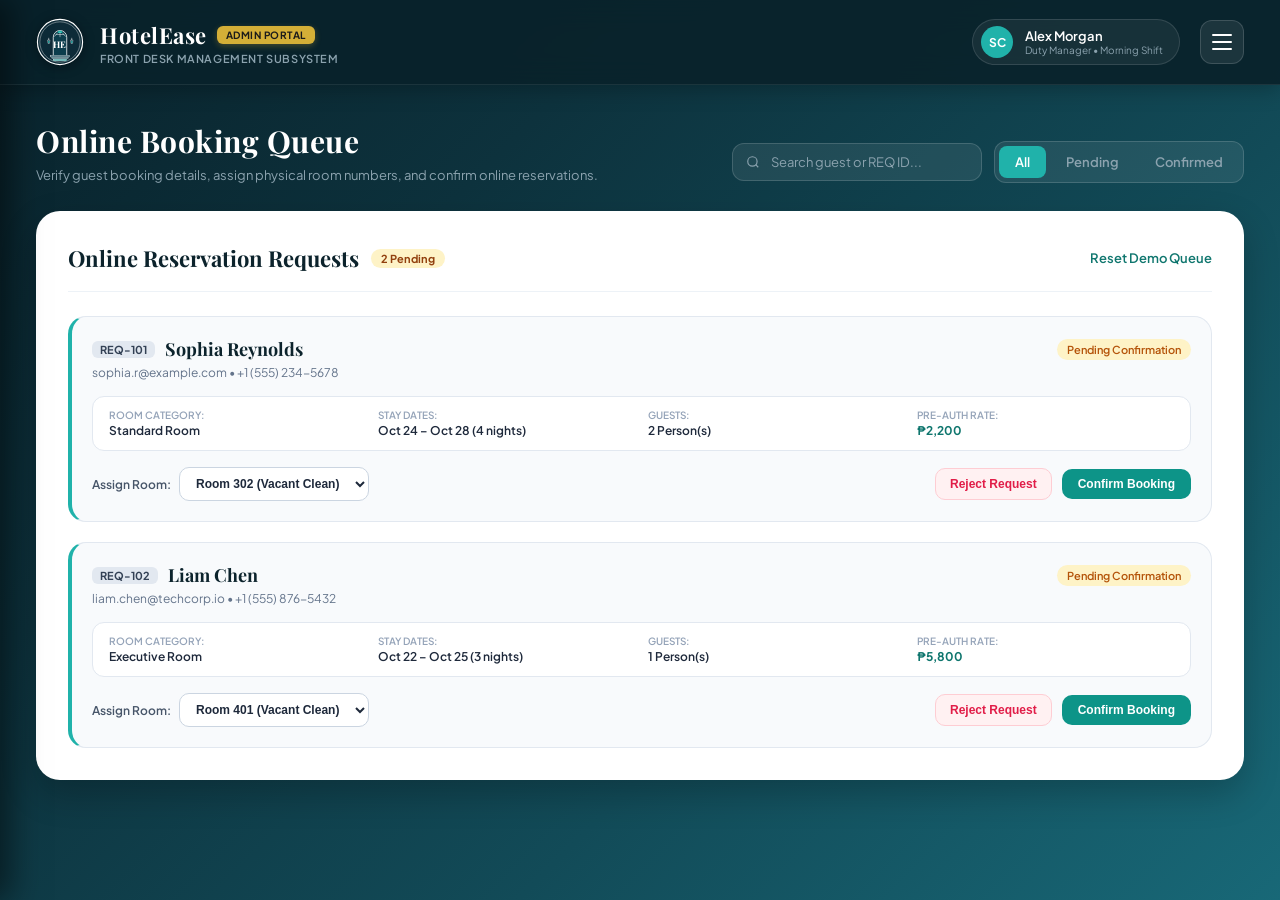
==== commit 13fe7485: "Update walk-in booking" ====
--- a/onlinebooking.html
+++ b/onlinebooking.html
@@ -125,10 +125,10 @@
                     </div>
                     <div class="guest-email">sophia.r@example.com • +1 (555) 234-5678</div>
                     <div class="details-grid">
-                        <div class="detail-item"><span class="detail-label">Room Category:</span><span class="detail-val">Deluxe Room</span></div>
+                        <div class="detail-item"><span class="detail-label">Room Category:</span><span class="detail-val">Standard Room</span></div>
                         <div class="detail-item"><span class="detail-label">Stay Dates:</span><span class="detail-val">Oct 24 – Oct 28 (4 nights)</span></div>
                         <div class="detail-item"><span class="detail-label">Guests:</span><span class="detail-val">2 Person(s)</span></div>
-                        <div class="detail-item"><span class="detail-label">Pre-Auth Rate:</span><span class="detail-val price">₱4,200</span></div>
+                        <div class="detail-item"><span class="detail-label">Pre-Auth Rate:</span><span class="detail-val price">₱2,200</span></div>
                     </div>
                     <div class="action-row">
                         <div class="assign-box">
